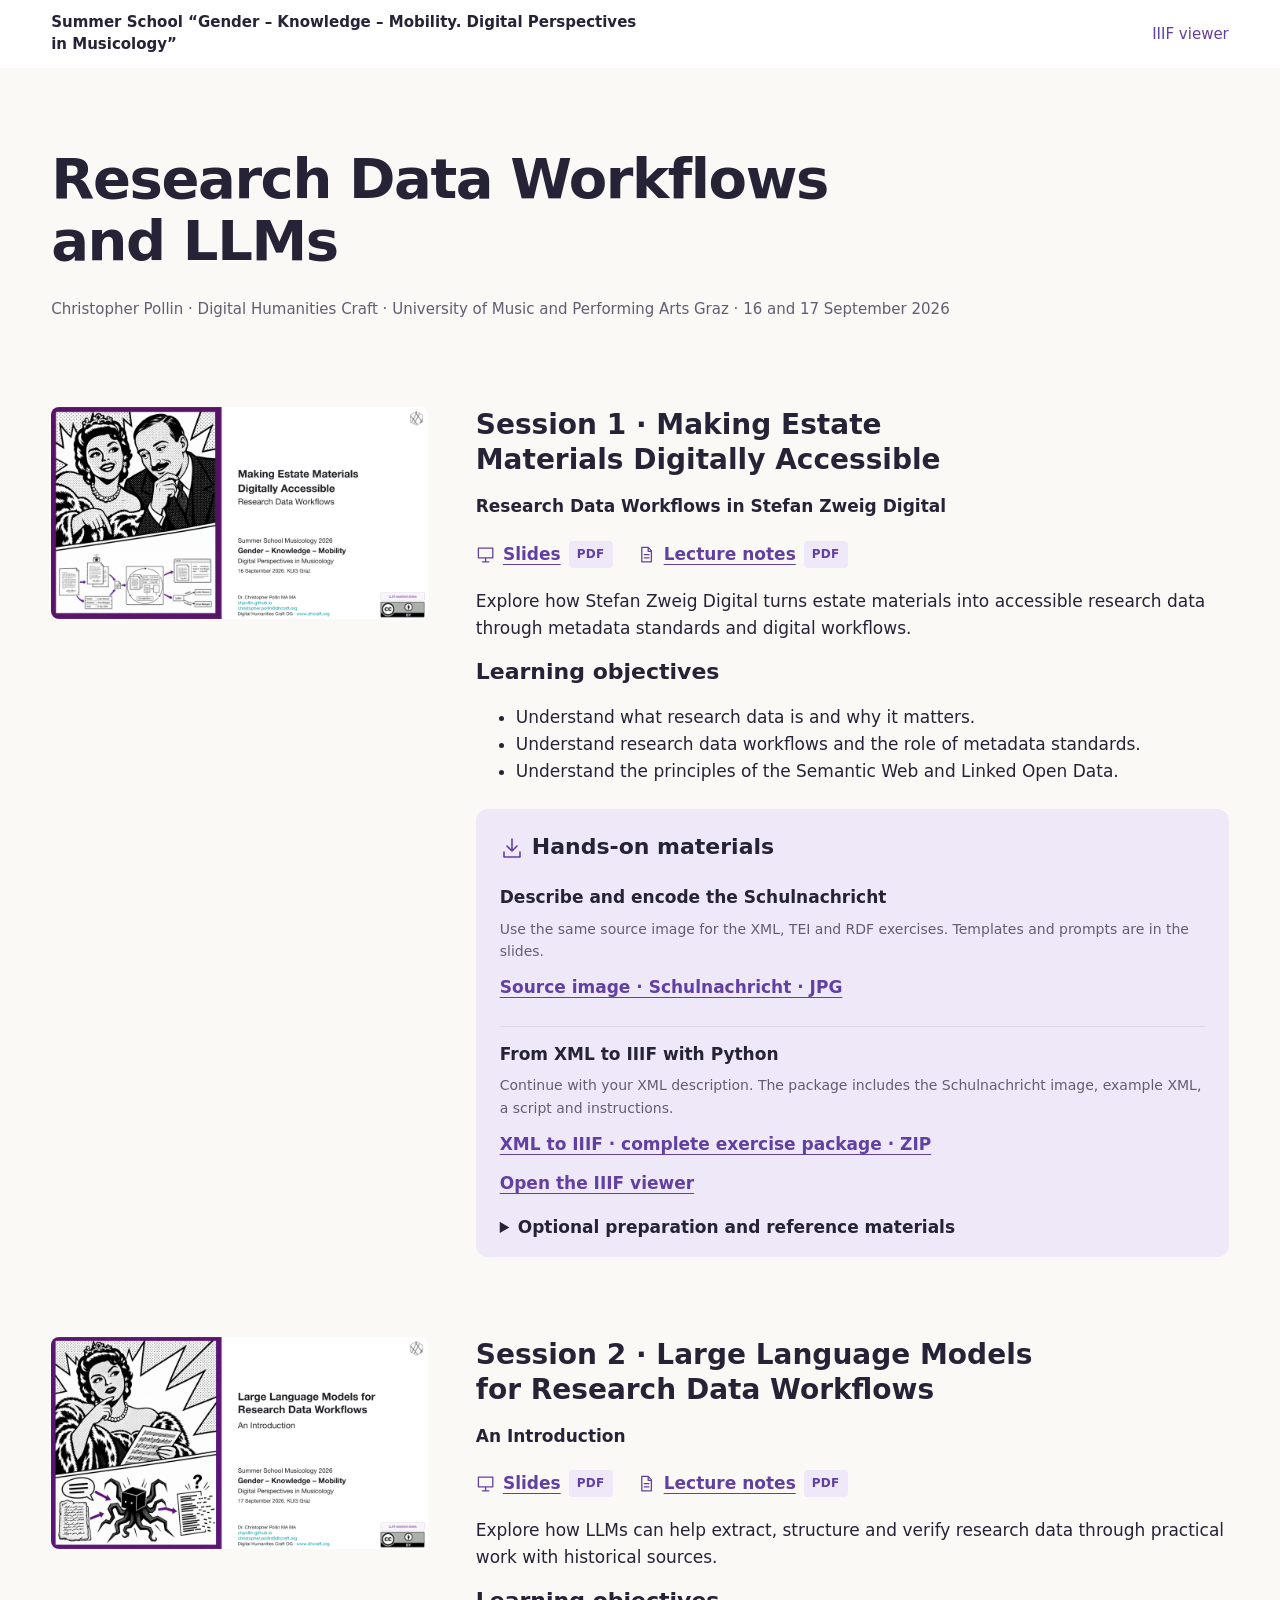
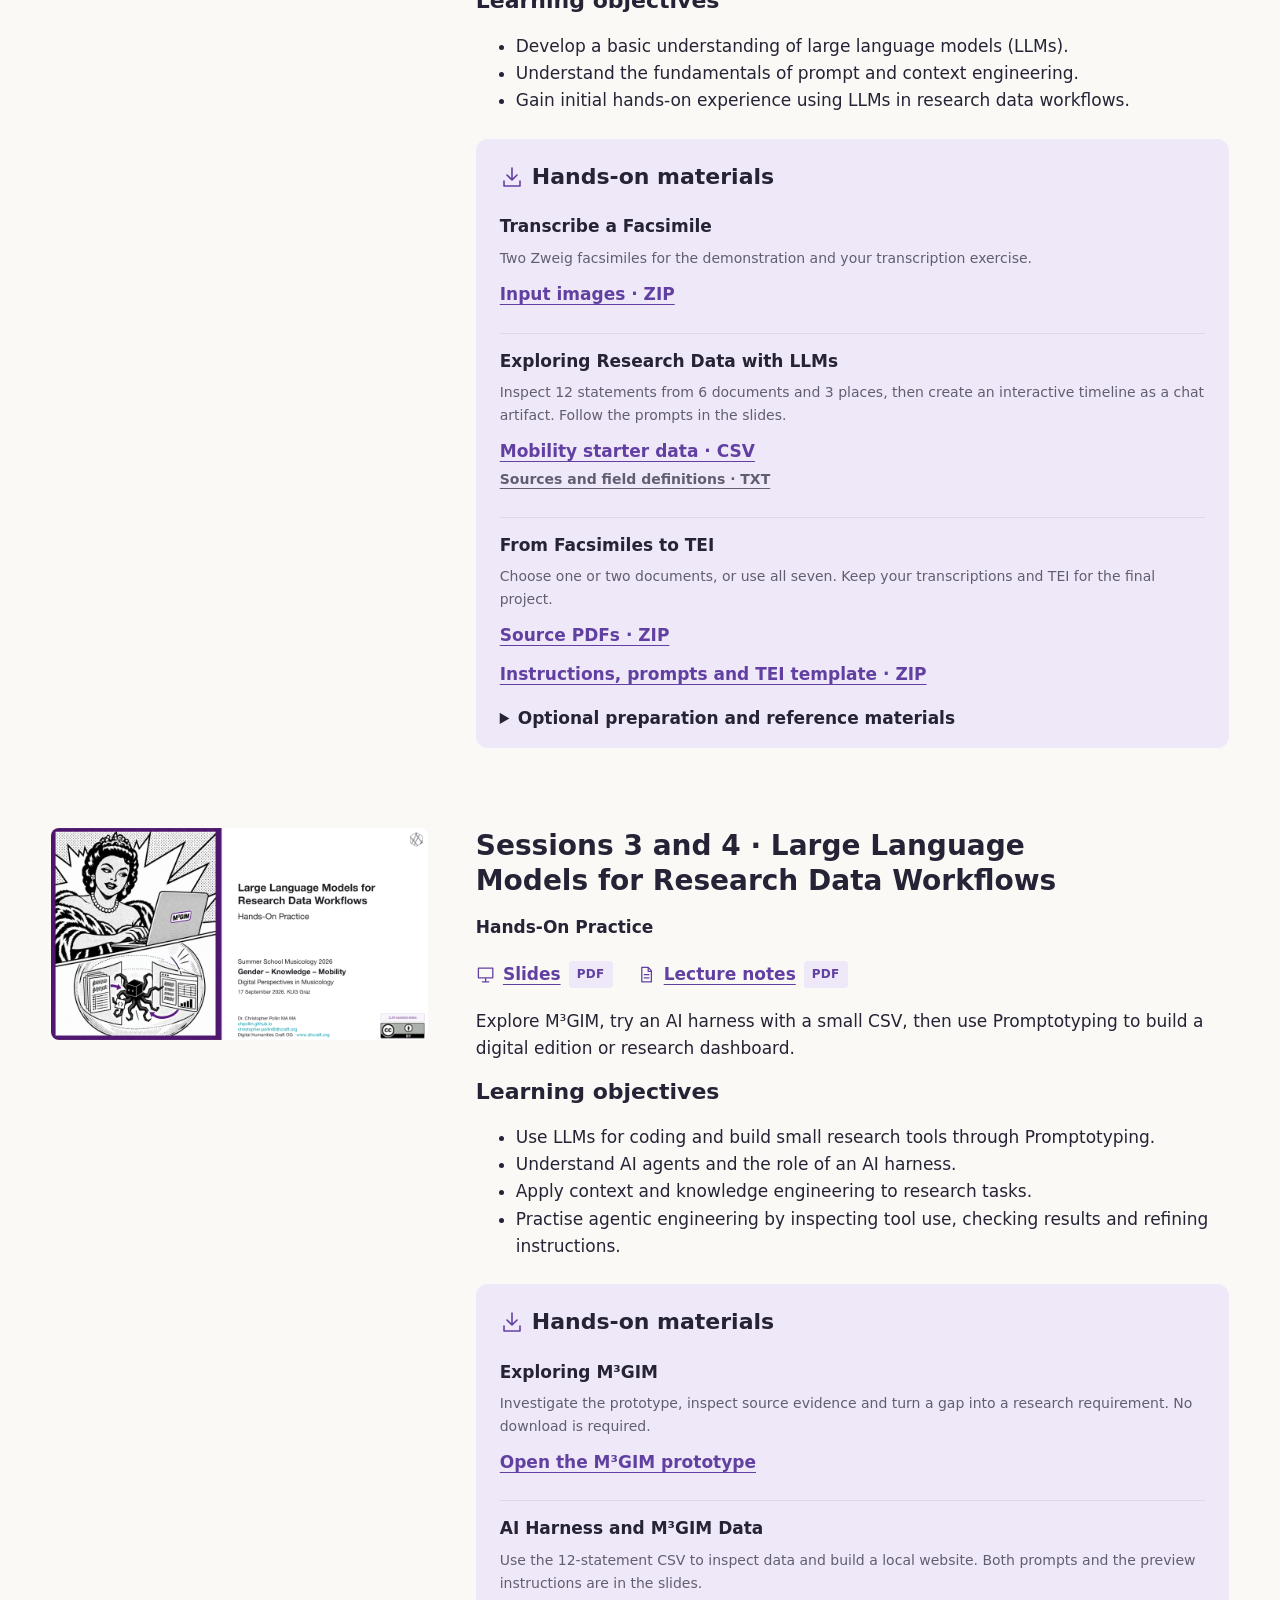
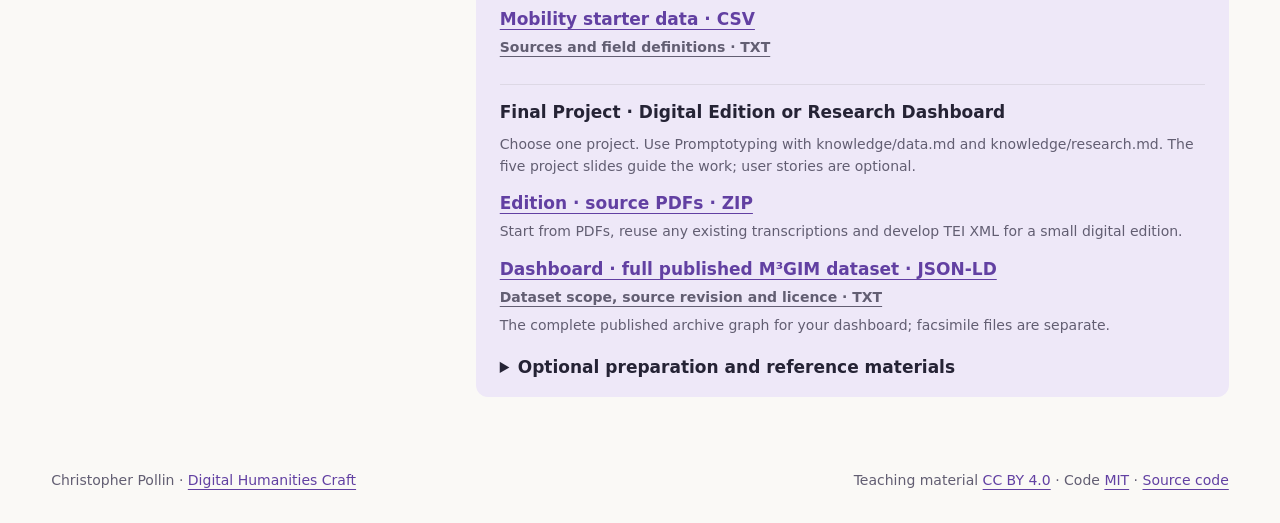
==== index.html @ 8129cb02 "Hands-ons, Folienverweise und Projektmaterialien konsolidieren" ====
<!doctype html>
<html lang="en">
<head>
<meta charset="utf-8">
<meta name="viewport" content="width=device-width, initial-scale=1">
<title>Summer School Musicology 2026 · Research Data Workflows and LLMs</title>
<meta name="description" content="Slides, lecture notes, hands-on tools and downloads for Christopher Pollin's sessions at Summer School Musicology 2026.">
<meta name="theme-color" content="#6240a2">
<link rel="icon" href="assets/favicon.svg" type="image/svg+xml">
<meta property="og:type" content="website">
<meta property="og:title" content="Summer School Musicology 2026 · Research Data Workflows and LLMs">
<meta property="og:description" content="Slides, lecture notes, hands-on tools and downloads for Christopher Pollin's sessions at Summer School Musicology 2026.">
<meta property="og:image" content="https://chpollin.github.io/summer-school-musicology-2026/assets/slides/session-1.png">
<meta name="twitter:card" content="summary_large_image">
<link rel="stylesheet" href="assets/site.css">
</head>
<body>
<a class="skip" href="#content">Skip to content</a>
<header class="site-header"><div class="wrap header-inner"><a class="brand" href="index.html">Summer School “Gender – Knowledge – Mobility. Digital Perspectives in Musicology”</a><nav aria-label="Main navigation"><a href="tools/iiif-viewer/">IIIF viewer</a></nav></div></header>
<main class="wrap" id="content">
<div class="hero">
<h1>Research Data Workflows<br>and LLMs</h1>
<p class="byline">Christopher Pollin · Digital Humanities Craft · University of Music and Performing Arts Graz · 16 and 17 September 2026</p>
</div>
<div id="downloads"><div id="sessions"><section id="session-1" class="session session-row">
<img class="session-image" src="assets/slides/session-1.png" width="960" height="540" alt="" decoding="async">
<div class="session-content">
<h2>Session 1 · Making Estate Materials Digitally Accessible</h2>
<p><strong>Research Data Workflows in Stefan Zweig Digital</strong></p>
<div class="material-links"><span class="material-group"><svg viewBox="0 0 24 24" fill="none" stroke="currentColor" stroke-width="1.6" stroke-linecap="round" stroke-linejoin="round" aria-hidden="true" focusable="false"><path d="M3 4h18v12H3zM12 16v5m-4 0h8"/></svg><a href="https://docs.google.com/presentation/d/1vMd2UfI9MydUEN6MMOYT0LZcJ6MYv2DmK9AQbyzJ7xc/preview" aria-label="Session 1 Slides">Slides</a><a class="pdf-link" href="https://docs.google.com/presentation/d/1vMd2UfI9MydUEN6MMOYT0LZcJ6MYv2DmK9AQbyzJ7xc/export/pdf" aria-label="Session 1 Slides PDF">PDF</a></span><span class="material-group"><svg viewBox="0 0 24 24" fill="none" stroke="currentColor" stroke-width="1.6" stroke-linecap="round" stroke-linejoin="round" aria-hidden="true" focusable="false"><path d="M6 3h8l4 4v14H6zM14 3v5h4M9 12h6m-6 4h6"/></svg><a href="https://docs.google.com/document/d/1DU6UbE4xURFZ3fkPn7MD2loZ2naPysFYX1ypeI0D_Kg/preview" aria-label="Session 1 Lecture notes">Lecture notes</a><a class="pdf-link" href="https://docs.google.com/document/d/1DU6UbE4xURFZ3fkPn7MD2loZ2naPysFYX1ypeI0D_Kg/export?format=pdf" aria-label="Session 1 Lecture notes PDF">PDF</a></span></div>
<p>Explore how Stefan Zweig Digital turns estate materials into accessible research data through metadata standards and digital workflows.</p>
<h3>Learning objectives</h3>
<ul><li>Understand what research data is and why it matters.</li><li>Understand research data workflows and the role of metadata standards.</li><li>Understand the principles of the Semantic Web and Linked Open Data.</li></ul>
<div class="downloads" aria-label="Session 1 hands-on materials">
<h3 class="downloads-label"><svg class="download-icon" viewBox="0 0 24 24" fill="none" stroke="currentColor" stroke-width="1.6" stroke-linecap="round" stroke-linejoin="round" aria-hidden="true" focusable="false"><path d="M12 3v12m-5-5 5 5 5-5M4 16v5h16v-5"/></svg>Hands-on materials</h3>
<div class="activity" id="session-1-schulnachricht"><h4>Describe and encode the Schulnachricht</h4><p class="small">Use the same source image for the XML, TEI and RDF exercises. Templates and prompts are in the slides.</p><ul class="resources"><li><a href="downloads/shared/schulnachricht.jpg" download>Source image · Schulnachricht · JPG</a></li></ul></div>
<div class="activity" id="session-1-iiif"><h4>From XML to IIIF with Python</h4><p class="small">Continue with your XML description. The package includes the Schulnachricht image, example XML, a script and instructions.</p><ul class="resources"><li><a href="downloads/xml-iiif-workshop.zip" download>XML to IIIF · complete exercise package · ZIP</a></li><li><a href="tools/iiif-viewer/">Open the IIIF viewer</a></li></ul></div>
<details><summary>Optional preparation and reference materials<span class="visually-hidden"> for Session 1</span></summary><ul class="resources"><li><a href="downloads/pdf-to-images.zip" download>Optional preparation · PDF pages as images · ZIP</a><br><span class="small">Standalone conversion practice; not required for the Session 1 exercises.</span></li><li><a href="https://drive.google.com/drive/folders/1TaqB-BvNt20uAvOCCnQMQBk_2cV0gLjW">Original course materials on Google Drive</a></li></ul></details>
</div>
</div>
</section>
<section id="session-2" class="session session-row">
<img class="session-image" src="assets/slides/session-2.png" width="960" height="540" alt="" decoding="async">
<div class="session-content">
<h2>Session 2 · Large Language Models for Research Data Workflows</h2>
<p><strong>An Introduction</strong></p>
<div class="material-links"><span class="material-group"><svg viewBox="0 0 24 24" fill="none" stroke="currentColor" stroke-width="1.6" stroke-linecap="round" stroke-linejoin="round" aria-hidden="true" focusable="false"><path d="M3 4h18v12H3zM12 16v5m-4 0h8"/></svg><a href="https://docs.google.com/presentation/d/1GUzZEVdCq2gRphzXIsnZ1Gg_4bGdqYy_aiwl8kErJUc/preview" aria-label="Session 2 Slides">Slides</a><a class="pdf-link" href="https://docs.google.com/presentation/d/1GUzZEVdCq2gRphzXIsnZ1Gg_4bGdqYy_aiwl8kErJUc/export/pdf" aria-label="Session 2 Slides PDF">PDF</a></span><span class="material-group"><svg viewBox="0 0 24 24" fill="none" stroke="currentColor" stroke-width="1.6" stroke-linecap="round" stroke-linejoin="round" aria-hidden="true" focusable="false"><path d="M6 3h8l4 4v14H6zM14 3v5h4M9 12h6m-6 4h6"/></svg><a href="https://docs.google.com/document/d/18DUWW5ju8R827mf7LNPU_zSoxd2R8WF8ienI8fCcFrM/preview" aria-label="Session 2 Lecture notes">Lecture notes</a><a class="pdf-link" href="https://docs.google.com/document/d/18DUWW5ju8R827mf7LNPU_zSoxd2R8WF8ienI8fCcFrM/export?format=pdf" aria-label="Session 2 Lecture notes PDF">PDF</a></span></div>
<p>Explore how LLMs can help extract, structure and verify research data through practical work with historical sources.</p>
<h3>Learning objectives</h3>
<ul><li>Develop a basic understanding of large language models (LLMs).</li><li>Understand the fundamentals of prompt and context engineering.</li><li>Gain initial hands-on experience using LLMs in research data workflows.</li></ul>
<div class="downloads" aria-label="Session 2 hands-on materials">
<h3 class="downloads-label"><svg class="download-icon" viewBox="0 0 24 24" fill="none" stroke="currentColor" stroke-width="1.6" stroke-linecap="round" stroke-linejoin="round" aria-hidden="true" focusable="false"><path d="M12 3v12m-5-5 5 5 5-5M4 16v5h16v-5"/></svg>Hands-on materials</h3>
<div class="activity" id="session-2-transcription"><h4>Transcribe a Facsimile</h4><p class="small">Two Zweig facsimiles for the demonstration and your transcription exercise.</p><ul class="resources"><li><a href="downloads/szd-facsimiles.zip" download>Input images · ZIP</a></li></ul></div>
<div class="activity" id="session-2-mobility"><h4>Exploring Research Data with LLMs</h4><p class="small">Inspect 12 statements from 6 documents and 3 places, then create an interactive timeline as a chat artifact. Follow the prompts in the slides.</p><ul class="resources"><li><a href="downloads/m3gim-mobility-starter.csv" download>Mobility starter data · CSV</a><br><a class="small" href="downloads/m3gim-mobility-starter-source.txt" download>Sources and field definitions · TXT</a></li></ul></div>
<div class="activity" id="session-2-tei"><h4>From Facsimiles to TEI</h4><p class="small">Choose one or two documents, or use all seven. Keep your transcriptions and TEI for the final project.</p><ul class="resources"><li><a href="downloads/m3gim-fulltext/m3gim-pdf.zip" download>Source PDFs · ZIP</a></li><li><a href="downloads/m3gim-fulltext/m3gim-instructions.zip" download>Instructions, prompts and TEI template · ZIP</a></li></ul></div>
<details id="session-2-reference"><summary>Optional preparation and reference materials<span class="visually-hidden"> for Session 2</span></summary><ul class="resources"><li><a href="downloads/shared/szd-facsimile-0.jpg" download>Transcription demonstration · individual image · JPG</a></li><li><a href="downloads/shared/szd-facsimile-1.jpg" download>Transcription exercise · individual image · JPG</a></li><li><a href="downloads/m3gim-fulltext/m3gim-png.zip" download>From Facsimiles to TEI · prepared page images · PNG ZIP</a></li><li><a href="downloads/m3gim-fulltext/m3gim-reference.zip" download>From Facsimiles to TEI · reference solutions · ZIP</a></li><li><a href="downloads/m3gim-fulltext/reference.json" download>From Facsimiles to TEI · reference transcriptions · JSON</a></li><li><a href="downloads/m3gim-fulltext/metadata.csv" download>From Facsimiles to TEI · reference metadata · CSV</a></li><li><a href="https://docs.google.com/presentation/d/19zybf1mABP3qM65GXv0xEGVososbhM03P9_INInYPj8/preview">Technical preparation guide</a></li></ul></details>
</div>
</div>
</section>
<section id="session-3" class="session session-row">
<img class="session-image" src="assets/slides/session-3.png" width="960" height="540" alt="" decoding="async">
<div class="session-content" id="session-4">
<h2>Sessions 3 and 4 · Large Language Models for Research Data Workflows</h2>
<p><strong>Hands-On Practice</strong></p>
<div class="material-links"><span class="material-group"><svg viewBox="0 0 24 24" fill="none" stroke="currentColor" stroke-width="1.6" stroke-linecap="round" stroke-linejoin="round" aria-hidden="true" focusable="false"><path d="M3 4h18v12H3zM12 16v5m-4 0h8"/></svg><a href="https://docs.google.com/presentation/d/1IOCdHFnlxyNuMwiyUNviyQ53KwD13k4_tRXpieXHgOo/preview" aria-label="Sessions 3 and 4 Slides">Slides</a><a class="pdf-link" href="https://docs.google.com/presentation/d/1IOCdHFnlxyNuMwiyUNviyQ53KwD13k4_tRXpieXHgOo/export/pdf" aria-label="Sessions 3 and 4 Slides PDF">PDF</a></span><span class="material-group"><svg viewBox="0 0 24 24" fill="none" stroke="currentColor" stroke-width="1.6" stroke-linecap="round" stroke-linejoin="round" aria-hidden="true" focusable="false"><path d="M6 3h8l4 4v14H6zM14 3v5h4M9 12h6m-6 4h6"/></svg><a href="https://docs.google.com/document/d/138Kl6CCtpZI3BM6VHGEgpFuZPVZJTfJT5FH8ASIdHPA/preview" aria-label="Sessions 3 and 4 Lecture notes">Lecture notes</a><a class="pdf-link" href="https://docs.google.com/document/d/138Kl6CCtpZI3BM6VHGEgpFuZPVZJTfJT5FH8ASIdHPA/export?format=pdf" aria-label="Sessions 3 and 4 Lecture notes PDF">PDF</a></span></div>
<p>Explore M³GIM, try an AI harness with a small CSV, then use Promptotyping to build a digital edition or research dashboard.</p>
<h3>Learning objectives</h3>
<ul><li>Use LLMs for coding and build small research tools through Promptotyping.</li><li>Understand AI agents and the role of an AI harness.</li><li>Apply context and knowledge engineering to research tasks.</li><li>Practise agentic engineering by inspecting tool use, checking results and refining instructions.</li></ul>
<div class="downloads" aria-label="Sessions 3 and 4 hands-on materials">
<h3 class="downloads-label"><svg class="download-icon" viewBox="0 0 24 24" fill="none" stroke="currentColor" stroke-width="1.6" stroke-linecap="round" stroke-linejoin="round" aria-hidden="true" focusable="false"><path d="M12 3v12m-5-5 5 5 5-5M4 16v5h16v-5"/></svg>Hands-on materials</h3>
<div class="activity" id="session-3-exploration"><h4>Exploring M³GIM</h4><p class="small">Investigate the prototype, inspect source evidence and turn a gap into a research requirement. No download is required.</p><ul class="resources"><li><a href="https://dhcraft.org/m3gim">Open the M³GIM prototype</a></li></ul></div>
<div class="activity" id="session-3-harness"><h4>AI Harness and M³GIM Data</h4><p class="small">Use the 12-statement CSV to inspect data and build a local website. Both prompts and the preview instructions are in the slides.</p><ul class="resources"><li><a href="downloads/m3gim-mobility-starter.csv" download>Mobility starter data · CSV</a><br><a class="small" href="downloads/m3gim-mobility-starter-source.txt" download>Sources and field definitions · TXT</a></li></ul></div>
<div class="activity" id="final-project"><h4>Final Project · Digital Edition or Research Dashboard</h4><p class="small">Choose one project. Use Promptotyping with knowledge/data.md and knowledge/research.md. The five project slides guide the work; user stories are optional.</p><ul class="resources"><li><a href="downloads/m3gim-fulltext/m3gim-pdf.zip" download>Edition · source PDFs · ZIP</a><br><span class="small">Start from PDFs, reuse any existing transcriptions and develop TEI XML for a small digital edition.</span></li><li><a href="downloads/m3gim-dataset.jsonld" download>Dashboard · full published M³GIM dataset · JSON-LD</a><br><a class="small" href="downloads/m3gim-dataset-source.txt" download>Dataset scope, source revision and licence · TXT</a><br><span class="small">The complete published archive graph for your dashboard; facsimile files are separate.</span></li></ul></div>
<details><summary>Optional preparation and reference materials<span class="visually-hidden"> for Sessions 3 and 4</span></summary><ul class="resources"><li><a href="downloads/m3gim-fulltext/m3gim-next-session.zip" download>Final project · reference transcriptions, TEI and page images · ZIP</a><br><a class="small" href="downloads/m3gim-fulltext/NEXT-SESSION.md" download>Reference package contents and reuse · Markdown</a><br><span class="small">Optional fallback with seven documents and 40 scans. Use your own work where available.</span></li><li><a href="downloads/m3gim-jsonld-example.jsonld" download>M³GIM exploration · single-record JSON-LD example</a><br><a class="small" href="downloads/m3gim-jsonld-example-source.md" download>Example explanation and source</a></li><li><a href="downloads/python-vscode.zip" download>Optional preparation · run PDF conversion in VS Code · ZIP</a></li><li><a href="downloads/ai-harness.zip" download>Optional preparation · delegate PDF conversion to an AI harness · ZIP</a><br><span class="small">Both conversion packages contain the same script and seven PDFs.</span></li><li><a href="downloads/shared/prompts.md" download>Optional project example · Bayreuth Cast Explorer prompts</a><br><span class="small">Use with suitable programme pages from the source PDFs.</span></li><li><a href="downloads/shared/plakattext-pl04.txt" download>Optional project example · poster text · TXT</a><br><span class="small">Text input for an extraction or edition experiment.</span></li><li><a href="downloads/shared/orte-lookup.csv" download>Optional project example · place lookup · CSV</a><br><span class="small">A separate place-data example; verify matches before combining it with another dataset.</span></li><li><a href="downloads/shared/personenindex-uebung.xlsx" download>Optional project example · person index · XLSX</a><br><span class="small">A separate exercise for inspecting and structuring person data.</span></li><li><a href="downloads/shared-materials.zip" download>Optional examples · collected files · ZIP</a><br><span class="small">The examples above plus the Schulnachricht and Zweig images; choose only the files relevant to your project.</span></li></ul></details>
</div>
</div>
</section></div></div>

</main>
<footer><div class="wrap footer-inner">
<p>Christopher Pollin · <a href="https://dhcraft.org/">Digital Humanities Craft</a></p>
<p>Teaching material <a href="https://creativecommons.org/licenses/by/4.0/">CC BY 4.0</a> · Code <a href="https://github.com/chpollin/summer-school-musicology-2026/blob/main/LICENSE">MIT</a> · <a href="https://github.com/chpollin/summer-school-musicology-2026">Source code</a></p>
</div></footer>
</body>
</html>
---- assets/site.css ----
@layer reset, tokens, base, layout, components, utilities;

@layer reset {
  :where(*, *::before, *::after) { box-sizing: border-box; }
  :where(body) { margin: 0; }
  :where(img) { max-inline-size: 100%; block-size: auto; }
  :where(button, input) { font: inherit; }
}

@layer tokens {
  :root {
    color-scheme: light;
    --paper: oklch(98.2% 0.004 91);
    --surface: oklch(100% 0 0);
    --ink: oklch(26.7% 0.033 289);
    --muted: oklch(49.3% 0.032 294);
    --accent: oklch(46.2% 0.152 296);
    --tint: oklch(94% 0.022 303);
    --line: oklch(89% 0.018 303);
    --error: oklch(45.6% 0.155 26);
    --radius: 12px;
    --radius-s: 8px;
    --space-1: 0.25rem;
    --space-2: 0.5rem;
    --space-3: 0.75rem;
    --space-4: 1rem;
    --space-5: 1.5rem;
    --space-6: 2rem;
    --space-7: 3rem;
    --text-s: 0.875rem;
    --text-0: 1.0625rem;
    --text-1: clamp(1.25rem, 1.15rem + 0.5vw, 1.375rem);
    --text-2: clamp(1.5rem, 1.3rem + 0.8vw, 1.75rem);
    --text-3: clamp(2rem, 1.5rem + 2.5vw, 3.5rem);
    --wrap: 73.75rem;
    --header-offset: 5rem;
  }
}

@layer base {
  html { scroll-behavior: smooth; }
  body { font: var(--text-0)/1.6 system-ui, sans-serif; color: var(--ink); background: var(--paper); }
  a { color: var(--accent); text-underline-offset: 4px; }
  a:hover { text-decoration-thickness: 2px; }
  :focus-visible { outline: 3px solid var(--accent); outline-offset: 4px; }
  h1 { font-size: var(--text-3); line-height: 1.12; letter-spacing: -0.025em; margin-block: var(--space-4) var(--space-5); font-weight: 700; }
  h2 { font-size: var(--text-2); line-height: 1.25; margin-block: 0 var(--space-4); text-wrap: balance; }
  h3 { font-size: 1.375rem; line-height: 1.3; margin-block: var(--space-2); text-wrap: balance; }
  p { margin-block: 0 var(--space-4); }
  section { margin-block-end: var(--space-7); }
  [id] { scroll-margin-block-start: var(--header-offset); }
  pre { white-space: pre-wrap; overflow-wrap: anywhere; font-size: var(--text-s); line-height: 1.6; background: var(--surface); padding: var(--space-4); border: 1px solid var(--line); border-radius: var(--radius-s); }
  code { overflow-wrap: anywhere; }
  details { border: 1px solid var(--line); border-radius: var(--radius-s); padding: var(--space-4); background: var(--surface); margin-block: var(--space-4); }
  summary { cursor: pointer; font-weight: 650; }
  @media (prefers-reduced-motion: reduce) { html { scroll-behavior: auto; } }
}

@layer layout {
  .wrap { max-inline-size: var(--wrap); inline-size: 92%; margin-inline: auto; }
  .site-header { background: var(--surface); }
  .header-inner { display: flex; justify-content: space-between; align-items: center; gap: var(--space-4) var(--space-5); flex-wrap: wrap; padding-block: var(--space-3); }
  nav { display: flex; gap: var(--space-2) var(--space-5); flex-wrap: wrap; font-size: 0.9375rem; }
  .hero { padding-block: clamp(2rem, 5vw, 4rem) clamp(1.5rem, 3vw, 2.5rem); max-inline-size: 60rem; }
  .session { padding-block-start: var(--space-6); }
  .session-row { display: grid; grid-template-columns: minmax(0, 1fr) minmax(0, 2fr); gap: var(--space-7); align-items: start; }
  @media (max-width: 50rem) { .session-row { grid-template-columns: minmax(0, 1fr); gap: var(--space-5); } }
  footer { margin-block-start: var(--space-6); padding-block: var(--space-5) var(--space-6); font-size: var(--text-s); color: var(--muted); }
  .footer-inner { display: flex; justify-content: space-between; flex-wrap: wrap; gap: var(--space-3) var(--space-6); }
  .footer-inner p { margin: 0; }
}

@layer components {
  .skip { position: absolute; inset-block-start: -60px; inset-inline-start: 12px; padding: var(--space-2); background: var(--surface); z-index: 10; }
  .skip:focus { inset-block-start: 12px; }
  .brand { flex: 1 1 26rem; max-inline-size: 39rem; font-size: 0.9375rem; line-height: 1.45; font-weight: 750; color: var(--ink); text-decoration: none; text-wrap: pretty; }
  nav a { text-decoration: none; padding-block: var(--space-1); }
  nav a[aria-current="page"] { font-weight: 750; text-decoration: underline; }
  .eyebrow { color: var(--accent); font-size: 0.8125rem; font-weight: 750; letter-spacing: 0.08em; text-transform: uppercase; }
  .hero.session h1 { font-size: clamp(2rem, 1.5rem + 2vw, 3rem); }
  .lead { font-size: var(--text-1); line-height: 1.5; max-inline-size: 52rem; text-wrap: pretty; }
  .byline { color: var(--muted); font-size: 0.9375rem; }
  .small { font-size: var(--text-s); color: var(--muted); }
  .session-image { display: block; inline-size: 100%; aspect-ratio: 16 / 9; object-fit: contain; border-radius: var(--radius-s); }
  .material-links { display: flex; flex-wrap: wrap; gap: var(--space-2) var(--space-5); margin-block-end: var(--space-4); }
  .material-group { display: inline-flex; align-items: center; gap: var(--space-2); }
  .material-group svg { inline-size: 1.2rem; block-size: 1.2rem; color: var(--accent); flex: none; }
  .material-links a { display: inline-block; padding-block: var(--space-1); font-weight: 600; }
  .material-links .pdf-link { font-size: 0.75rem; letter-spacing: 0.025em; padding-inline: var(--space-2); border-radius: var(--space-1); background: var(--tint); text-decoration: none; }
  .actions { display: flex; flex-wrap: wrap; gap: var(--space-3); margin-block: var(--space-4); }
  .button { display: inline-block; padding: 0.625rem 1.125rem; border-radius: 7px; background: var(--accent); color: var(--surface); text-decoration: none; font-size: 0.9375rem; font-weight: 650; border: 1px solid var(--accent); cursor: pointer; }
  .button.secondary { background: var(--surface); color: var(--accent); }
  /* An empty marker string keeps the list semantics that list-style: none removes in Safari. */
  .resources { list-style-type: ""; padding: 0; margin-block: var(--space-4); }
  .resources li { margin-block: var(--space-3); overflow-wrap: anywhere; }
  .resources a { font-weight: 600; }
  .downloads { background: var(--tint); border-radius: var(--radius); padding: var(--space-4) var(--space-5); margin-block-start: var(--space-5); }
  .downloads-label { display: flex; align-items: center; gap: var(--space-2); font-weight: 650; margin-block-end: var(--space-3); }
  .download-icon { inline-size: 1.5rem; block-size: 1.5rem; flex: 0 0 auto; color: var(--accent); }
  .downloads .resources { margin-block: 0; }
  .activity { margin-block-start: var(--space-5); }
  .activity + .activity { border-block-start: 1px solid var(--line); padding-block-start: var(--space-4); }
  .activity h4 { margin-block: 0 var(--space-2); font-size: var(--text-0); line-height: 1.4; }
  .activity p { margin-block-end: var(--space-2); }
  .downloads details { border: 0; background: transparent; padding: 0; margin-block: var(--space-4) 0; }
  .downloads details[open] summary { margin-block-end: var(--space-3); }
  .workflow { max-inline-size: 56rem; padding-inline-start: 1.4em; }
  .workflow li { margin-block-end: var(--space-4); padding-inline-start: var(--space-1); }
}

@layer utilities {
  .visually-hidden { position: absolute; inline-size: 1px; block-size: 1px; overflow: hidden; clip-path: inset(50%); white-space: nowrap; }
}

@media print {
  .site-header nav, .skip { display: none; }
  body { background: #fff; color: #000; }
  a[href^="http"]::after { content: " (" attr(href) ")"; font-size: 0.9em; }
  h2, h3 { break-after: avoid; }
  pre, table { break-inside: avoid; }
}
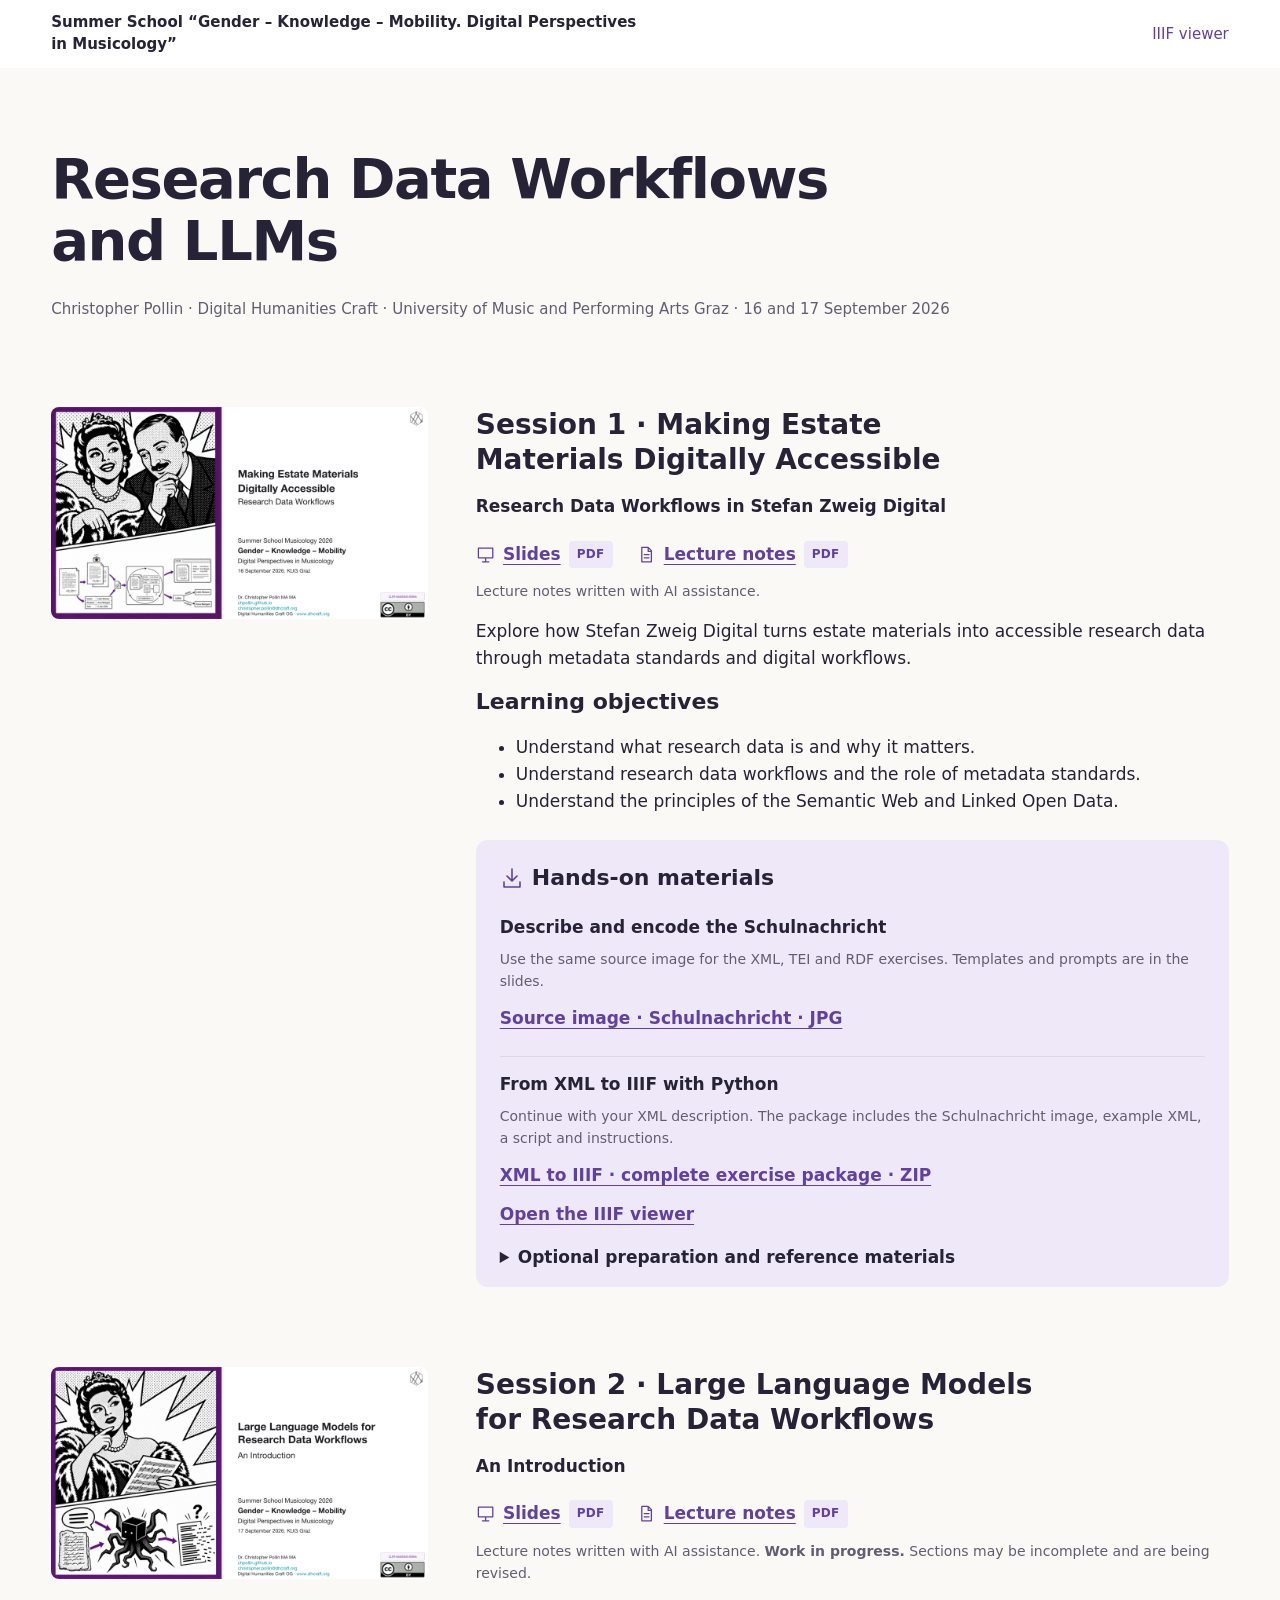
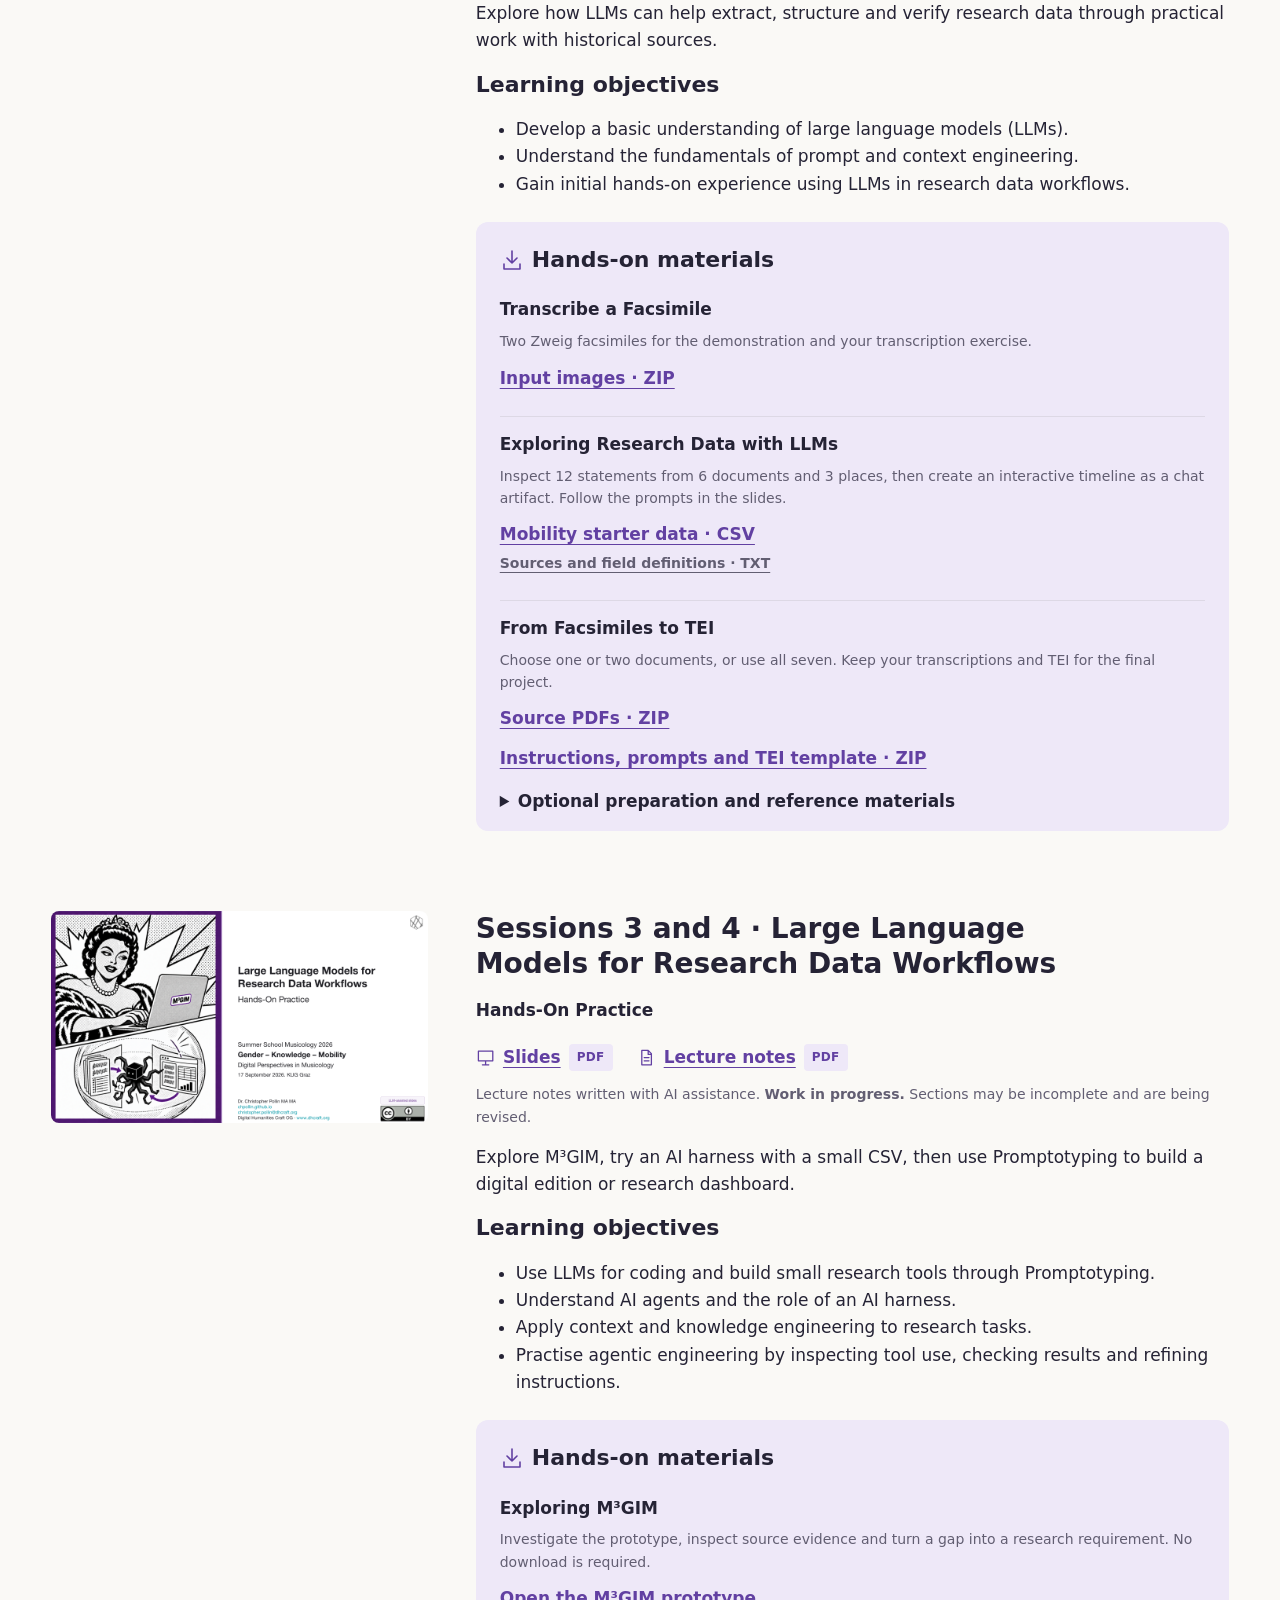
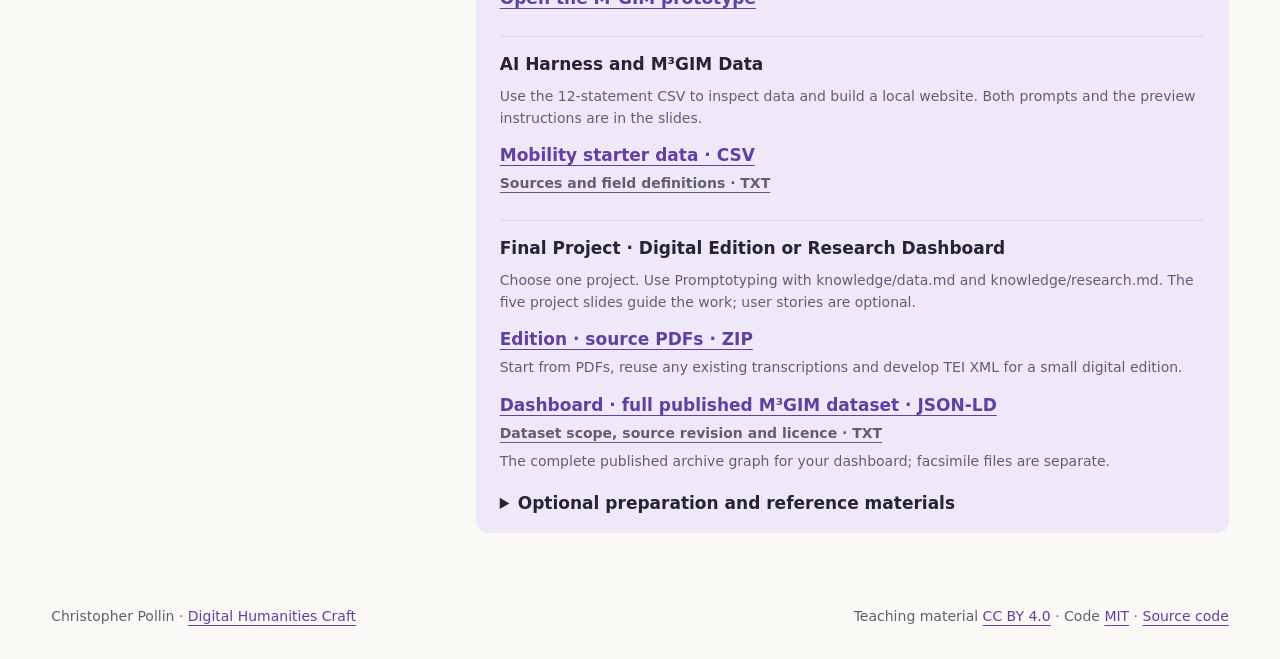
==== commit 168e8be2: "KI-Unterstützung und Entwurfsstand der Lecture Notes kennzeichnen" ====
--- a/index.html
+++ b/index.html
@@ -27,7 +27,8 @@
 <div class="session-content">
 <h2>Session 1 · Making Estate Materials Digitally Accessible</h2>
 <p><strong>Research Data Workflows in Stefan Zweig Digital</strong></p>
-<div class="material-links"><span class="material-group"><svg viewBox="0 0 24 24" fill="none" stroke="currentColor" stroke-width="1.6" stroke-linecap="round" stroke-linejoin="round" aria-hidden="true" focusable="false"><path d="M3 4h18v12H3zM12 16v5m-4 0h8"/></svg><a href="https://docs.google.com/presentation/d/1vMd2UfI9MydUEN6MMOYT0LZcJ6MYv2DmK9AQbyzJ7xc/preview" aria-label="Session 1 Slides">Slides</a><a class="pdf-link" href="https://docs.google.com/presentation/d/1vMd2UfI9MydUEN6MMOYT0LZcJ6MYv2DmK9AQbyzJ7xc/export/pdf" aria-label="Session 1 Slides PDF">PDF</a></span><span class="material-group"><svg viewBox="0 0 24 24" fill="none" stroke="currentColor" stroke-width="1.6" stroke-linecap="round" stroke-linejoin="round" aria-hidden="true" focusable="false"><path d="M6 3h8l4 4v14H6zM14 3v5h4M9 12h6m-6 4h6"/></svg><a href="https://docs.google.com/document/d/1DU6UbE4xURFZ3fkPn7MD2loZ2naPysFYX1ypeI0D_Kg/preview" aria-label="Session 1 Lecture notes">Lecture notes</a><a class="pdf-link" href="https://docs.google.com/document/d/1DU6UbE4xURFZ3fkPn7MD2loZ2naPysFYX1ypeI0D_Kg/export?format=pdf" aria-label="Session 1 Lecture notes PDF">PDF</a></span></div>
+<div class="material-links"><span class="material-group"><svg viewBox="0 0 24 24" fill="none" stroke="currentColor" stroke-width="1.6" stroke-linecap="round" stroke-linejoin="round" aria-hidden="true" focusable="false"><path d="M3 4h18v12H3zM12 16v5m-4 0h8"/></svg><a href="https://docs.google.com/presentation/d/1vMd2UfI9MydUEN6MMOYT0LZcJ6MYv2DmK9AQbyzJ7xc/preview" aria-label="Session 1 Slides">Slides</a><a class="pdf-link" href="https://docs.google.com/presentation/d/1vMd2UfI9MydUEN6MMOYT0LZcJ6MYv2DmK9AQbyzJ7xc/export/pdf" aria-label="Session 1 Slides PDF">PDF</a></span><span class="material-group"><svg viewBox="0 0 24 24" fill="none" stroke="currentColor" stroke-width="1.6" stroke-linecap="round" stroke-linejoin="round" aria-hidden="true" focusable="false"><path d="M6 3h8l4 4v14H6zM14 3v5h4M9 12h6m-6 4h6"/></svg><a href="https://docs.google.com/document/d/1DU6UbE4xURFZ3fkPn7MD2loZ2naPysFYX1ypeI0D_Kg/preview" aria-label="Session 1 Lecture notes" aria-describedby="session-1-notes-status">Lecture notes</a><a class="pdf-link" href="https://docs.google.com/document/d/1DU6UbE4xURFZ3fkPn7MD2loZ2naPysFYX1ypeI0D_Kg/export?format=pdf" aria-label="Session 1 Lecture notes PDF" aria-describedby="session-1-notes-status">PDF</a></span></div>
+<p class="small notes-status" id="session-1-notes-status">Lecture notes written with AI assistance.</p>
 <p>Explore how Stefan Zweig Digital turns estate materials into accessible research data through metadata standards and digital workflows.</p>
 <h3>Learning objectives</h3>
 <ul><li>Understand what research data is and why it matters.</li><li>Understand research data workflows and the role of metadata standards.</li><li>Understand the principles of the Semantic Web and Linked Open Data.</li></ul>
@@ -44,7 +45,8 @@
 <div class="session-content">
 <h2>Session 2 · Large Language Models for Research Data Workflows</h2>
 <p><strong>An Introduction</strong></p>
-<div class="material-links"><span class="material-group"><svg viewBox="0 0 24 24" fill="none" stroke="currentColor" stroke-width="1.6" stroke-linecap="round" stroke-linejoin="round" aria-hidden="true" focusable="false"><path d="M3 4h18v12H3zM12 16v5m-4 0h8"/></svg><a href="https://docs.google.com/presentation/d/1GUzZEVdCq2gRphzXIsnZ1Gg_4bGdqYy_aiwl8kErJUc/preview" aria-label="Session 2 Slides">Slides</a><a class="pdf-link" href="https://docs.google.com/presentation/d/1GUzZEVdCq2gRphzXIsnZ1Gg_4bGdqYy_aiwl8kErJUc/export/pdf" aria-label="Session 2 Slides PDF">PDF</a></span><span class="material-group"><svg viewBox="0 0 24 24" fill="none" stroke="currentColor" stroke-width="1.6" stroke-linecap="round" stroke-linejoin="round" aria-hidden="true" focusable="false"><path d="M6 3h8l4 4v14H6zM14 3v5h4M9 12h6m-6 4h6"/></svg><a href="https://docs.google.com/document/d/18DUWW5ju8R827mf7LNPU_zSoxd2R8WF8ienI8fCcFrM/preview" aria-label="Session 2 Lecture notes">Lecture notes</a><a class="pdf-link" href="https://docs.google.com/document/d/18DUWW5ju8R827mf7LNPU_zSoxd2R8WF8ienI8fCcFrM/export?format=pdf" aria-label="Session 2 Lecture notes PDF">PDF</a></span></div>
+<div class="material-links"><span class="material-group"><svg viewBox="0 0 24 24" fill="none" stroke="currentColor" stroke-width="1.6" stroke-linecap="round" stroke-linejoin="round" aria-hidden="true" focusable="false"><path d="M3 4h18v12H3zM12 16v5m-4 0h8"/></svg><a href="https://docs.google.com/presentation/d/1GUzZEVdCq2gRphzXIsnZ1Gg_4bGdqYy_aiwl8kErJUc/preview" aria-label="Session 2 Slides">Slides</a><a class="pdf-link" href="https://docs.google.com/presentation/d/1GUzZEVdCq2gRphzXIsnZ1Gg_4bGdqYy_aiwl8kErJUc/export/pdf" aria-label="Session 2 Slides PDF">PDF</a></span><span class="material-group"><svg viewBox="0 0 24 24" fill="none" stroke="currentColor" stroke-width="1.6" stroke-linecap="round" stroke-linejoin="round" aria-hidden="true" focusable="false"><path d="M6 3h8l4 4v14H6zM14 3v5h4M9 12h6m-6 4h6"/></svg><a href="https://docs.google.com/document/d/18DUWW5ju8R827mf7LNPU_zSoxd2R8WF8ienI8fCcFrM/preview" aria-label="Session 2 Lecture notes" aria-describedby="session-2-notes-status">Lecture notes</a><a class="pdf-link" href="https://docs.google.com/document/d/18DUWW5ju8R827mf7LNPU_zSoxd2R8WF8ienI8fCcFrM/export?format=pdf" aria-label="Session 2 Lecture notes PDF" aria-describedby="session-2-notes-status">PDF</a></span></div>
+<p class="small notes-status" id="session-2-notes-status">Lecture notes written with AI assistance. <strong>Work in progress.</strong> Sections may be incomplete and are being revised.</p>
 <p>Explore how LLMs can help extract, structure and verify research data through practical work with historical sources.</p>
 <h3>Learning objectives</h3>
 <ul><li>Develop a basic understanding of large language models (LLMs).</li><li>Understand the fundamentals of prompt and context engineering.</li><li>Gain initial hands-on experience using LLMs in research data workflows.</li></ul>
@@ -62,7 +64,8 @@
 <div class="session-content" id="session-4">
 <h2>Sessions 3 and 4 · Large Language Models for Research Data Workflows</h2>
 <p><strong>Hands-On Practice</strong></p>
-<div class="material-links"><span class="material-group"><svg viewBox="0 0 24 24" fill="none" stroke="currentColor" stroke-width="1.6" stroke-linecap="round" stroke-linejoin="round" aria-hidden="true" focusable="false"><path d="M3 4h18v12H3zM12 16v5m-4 0h8"/></svg><a href="https://docs.google.com/presentation/d/1IOCdHFnlxyNuMwiyUNviyQ53KwD13k4_tRXpieXHgOo/preview" aria-label="Sessions 3 and 4 Slides">Slides</a><a class="pdf-link" href="https://docs.google.com/presentation/d/1IOCdHFnlxyNuMwiyUNviyQ53KwD13k4_tRXpieXHgOo/export/pdf" aria-label="Sessions 3 and 4 Slides PDF">PDF</a></span><span class="material-group"><svg viewBox="0 0 24 24" fill="none" stroke="currentColor" stroke-width="1.6" stroke-linecap="round" stroke-linejoin="round" aria-hidden="true" focusable="false"><path d="M6 3h8l4 4v14H6zM14 3v5h4M9 12h6m-6 4h6"/></svg><a href="https://docs.google.com/document/d/138Kl6CCtpZI3BM6VHGEgpFuZPVZJTfJT5FH8ASIdHPA/preview" aria-label="Sessions 3 and 4 Lecture notes">Lecture notes</a><a class="pdf-link" href="https://docs.google.com/document/d/138Kl6CCtpZI3BM6VHGEgpFuZPVZJTfJT5FH8ASIdHPA/export?format=pdf" aria-label="Sessions 3 and 4 Lecture notes PDF">PDF</a></span></div>
+<div class="material-links"><span class="material-group"><svg viewBox="0 0 24 24" fill="none" stroke="currentColor" stroke-width="1.6" stroke-linecap="round" stroke-linejoin="round" aria-hidden="true" focusable="false"><path d="M3 4h18v12H3zM12 16v5m-4 0h8"/></svg><a href="https://docs.google.com/presentation/d/1IOCdHFnlxyNuMwiyUNviyQ53KwD13k4_tRXpieXHgOo/preview" aria-label="Sessions 3 and 4 Slides">Slides</a><a class="pdf-link" href="https://docs.google.com/presentation/d/1IOCdHFnlxyNuMwiyUNviyQ53KwD13k4_tRXpieXHgOo/export/pdf" aria-label="Sessions 3 and 4 Slides PDF">PDF</a></span><span class="material-group"><svg viewBox="0 0 24 24" fill="none" stroke="currentColor" stroke-width="1.6" stroke-linecap="round" stroke-linejoin="round" aria-hidden="true" focusable="false"><path d="M6 3h8l4 4v14H6zM14 3v5h4M9 12h6m-6 4h6"/></svg><a href="https://docs.google.com/document/d/138Kl6CCtpZI3BM6VHGEgpFuZPVZJTfJT5FH8ASIdHPA/preview" aria-label="Sessions 3 and 4 Lecture notes" aria-describedby="session-3-notes-status">Lecture notes</a><a class="pdf-link" href="https://docs.google.com/document/d/138Kl6CCtpZI3BM6VHGEgpFuZPVZJTfJT5FH8ASIdHPA/export?format=pdf" aria-label="Sessions 3 and 4 Lecture notes PDF" aria-describedby="session-3-notes-status">PDF</a></span></div>
+<p class="small notes-status" id="session-3-notes-status">Lecture notes written with AI assistance. <strong>Work in progress.</strong> Sections may be incomplete and are being revised.</p>
 <p>Explore M³GIM, try an AI harness with a small CSV, then use Promptotyping to build a digital edition or research dashboard.</p>
 <h3>Learning objectives</h3>
 <ul><li>Use LLMs for coding and build small research tools through Promptotyping.</li><li>Understand AI agents and the role of an AI harness.</li><li>Apply context and knowledge engineering to research tasks.</li><li>Practise agentic engineering by inspecting tool use, checking results and refining instructions.</li></ul>
--- a/assets/site.css
+++ b/assets/site.css
@@ -85,6 +85,7 @@
   .material-links { display: flex; flex-wrap: wrap; gap: var(--space-2) var(--space-5); margin-block-end: var(--space-4); }
   .material-group { display: inline-flex; align-items: center; gap: var(--space-2); }
   .material-group svg { inline-size: 1.2rem; block-size: 1.2rem; color: var(--accent); flex: none; }
+  .notes-status { margin-block-start: calc(-1 * var(--space-2)); }
   .material-links a { display: inline-block; padding-block: var(--space-1); font-weight: 600; }
   .material-links .pdf-link { font-size: 0.75rem; letter-spacing: 0.025em; padding-inline: var(--space-2); border-radius: var(--space-1); background: var(--tint); text-decoration: none; }
   .actions { display: flex; flex-wrap: wrap; gap: var(--space-3); margin-block: var(--space-4); }
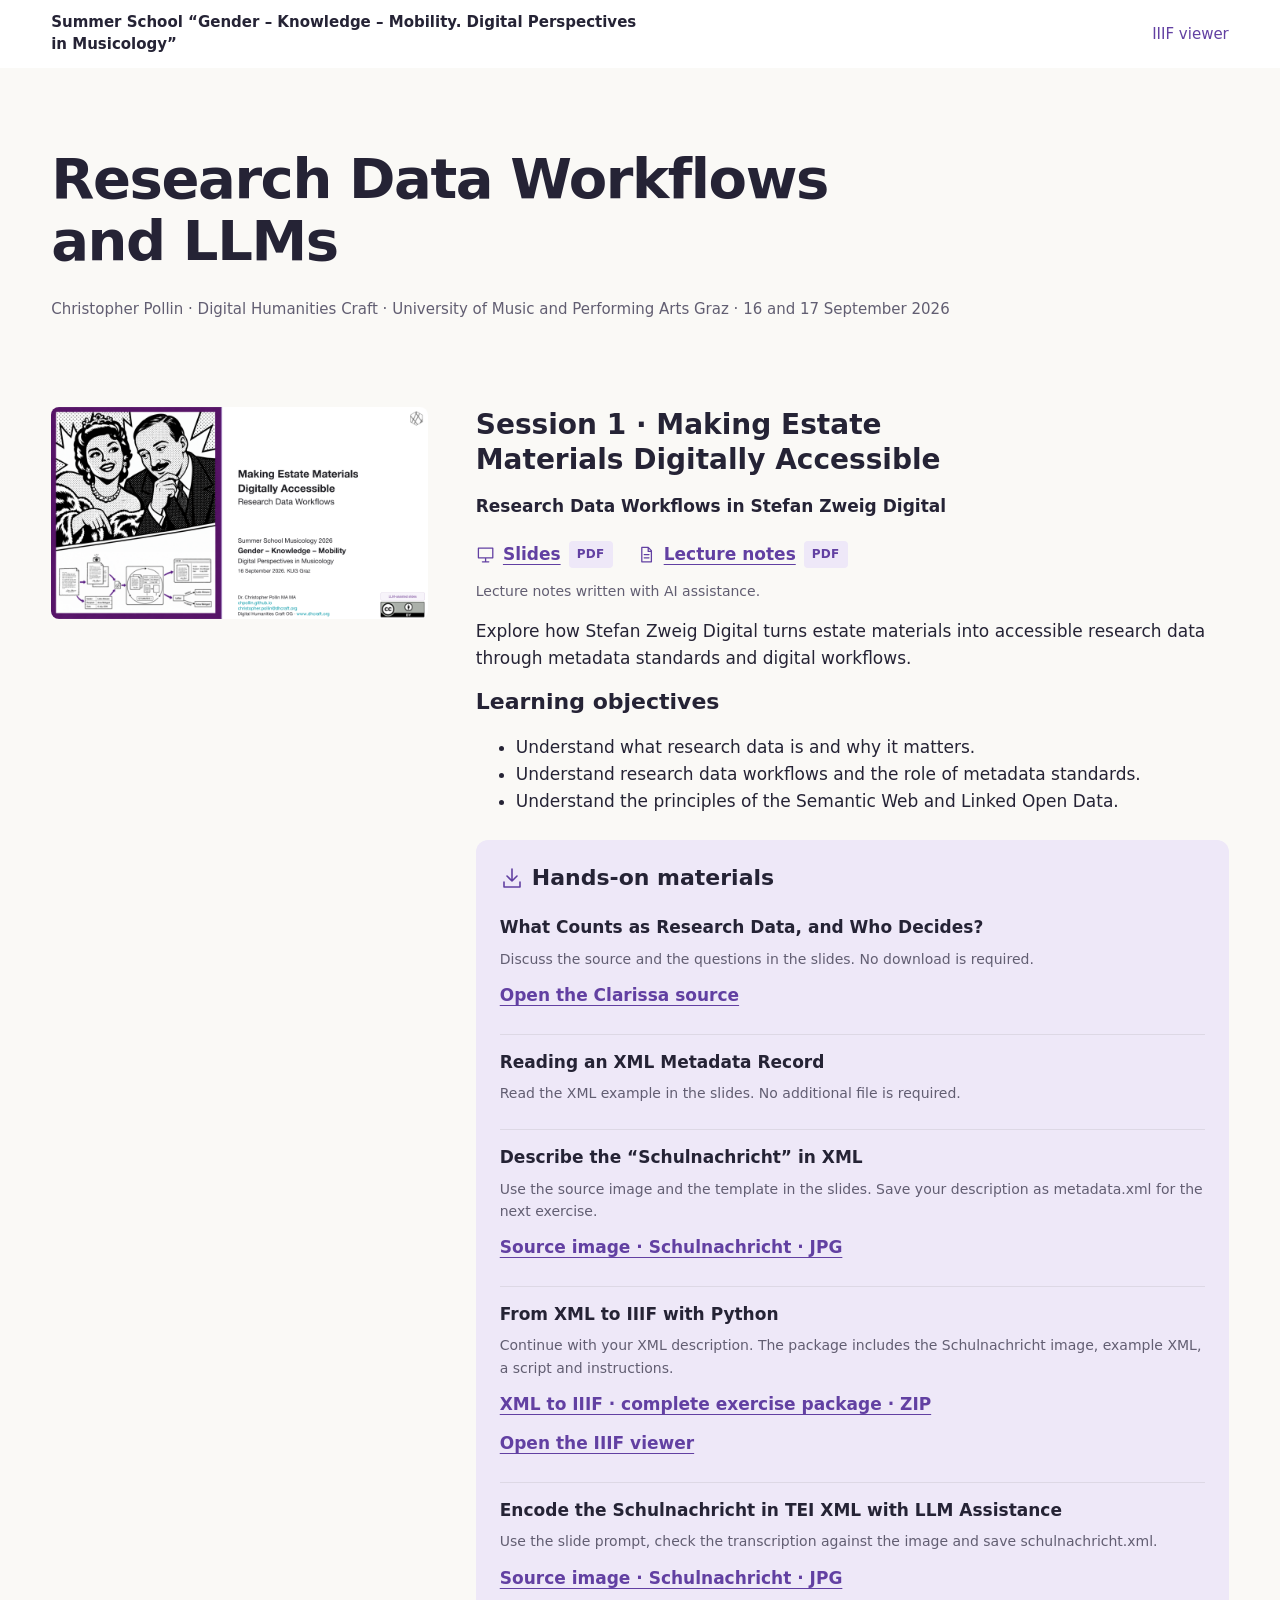
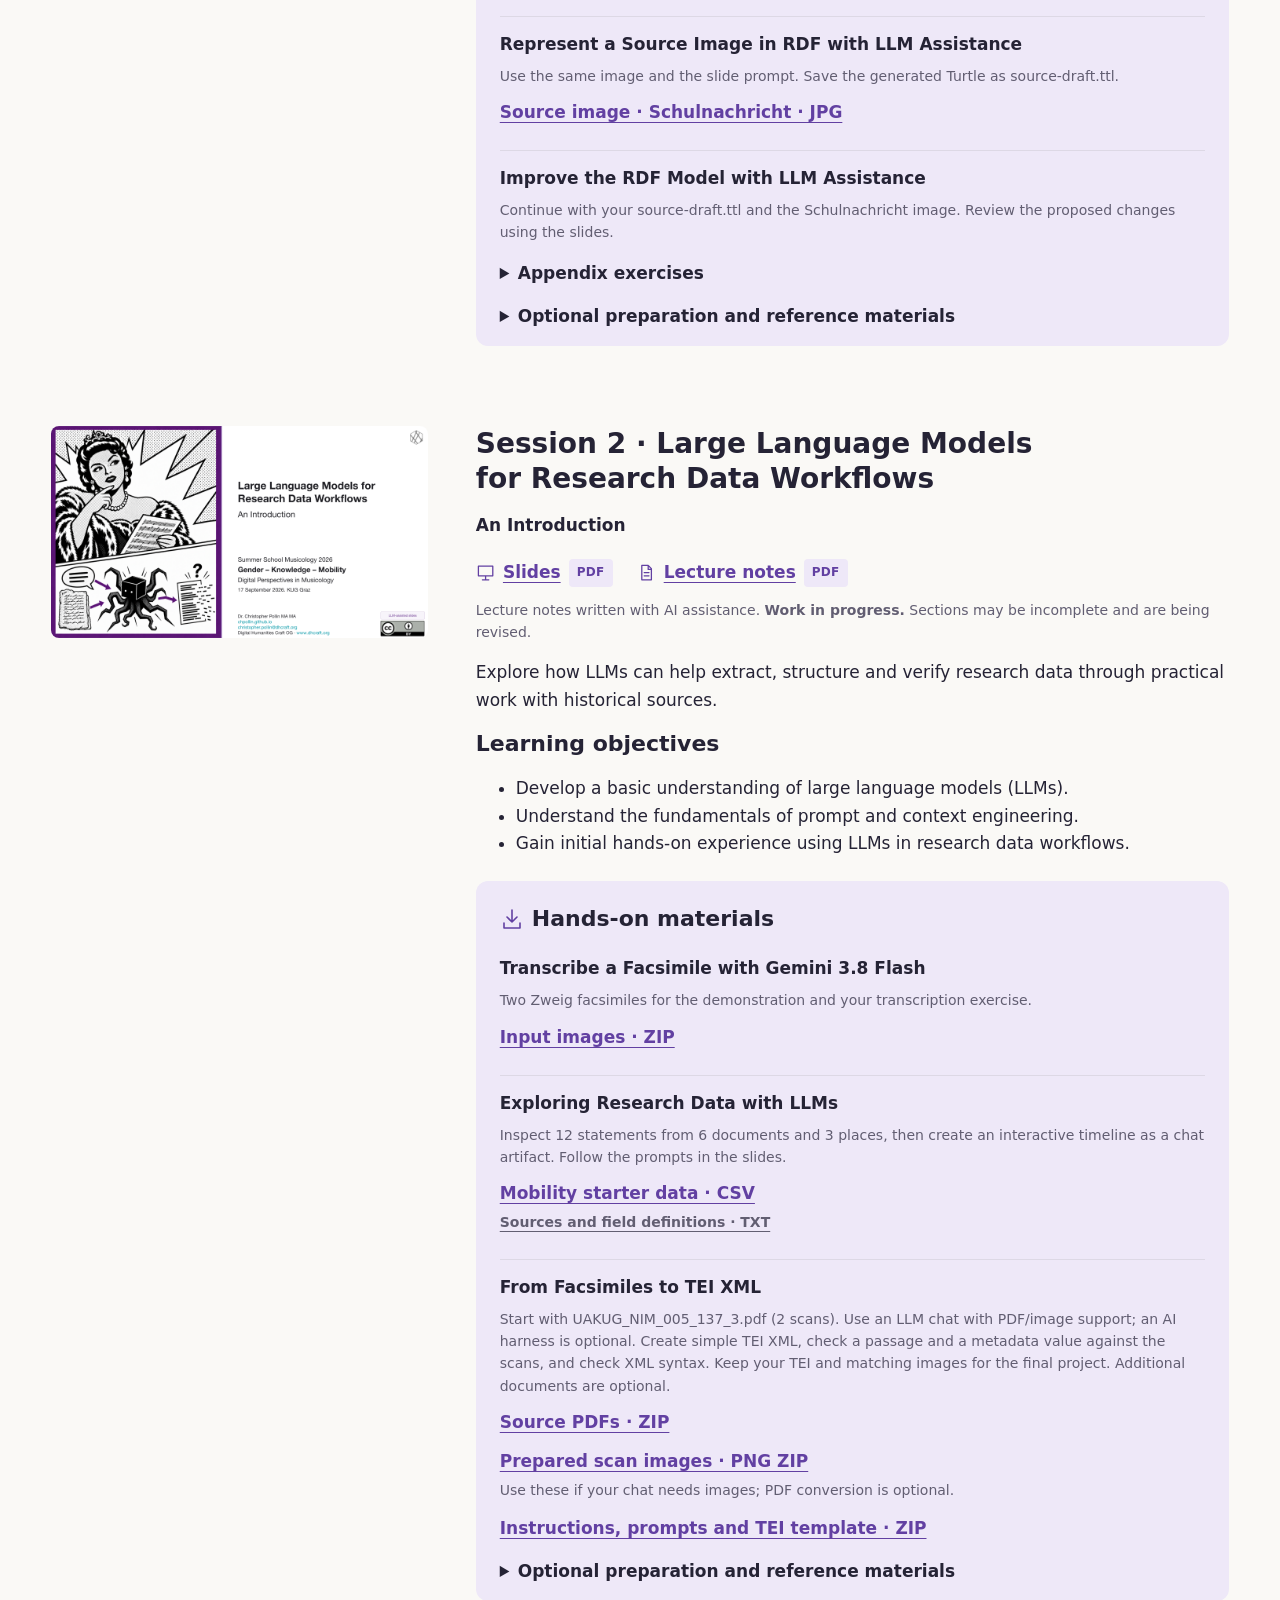
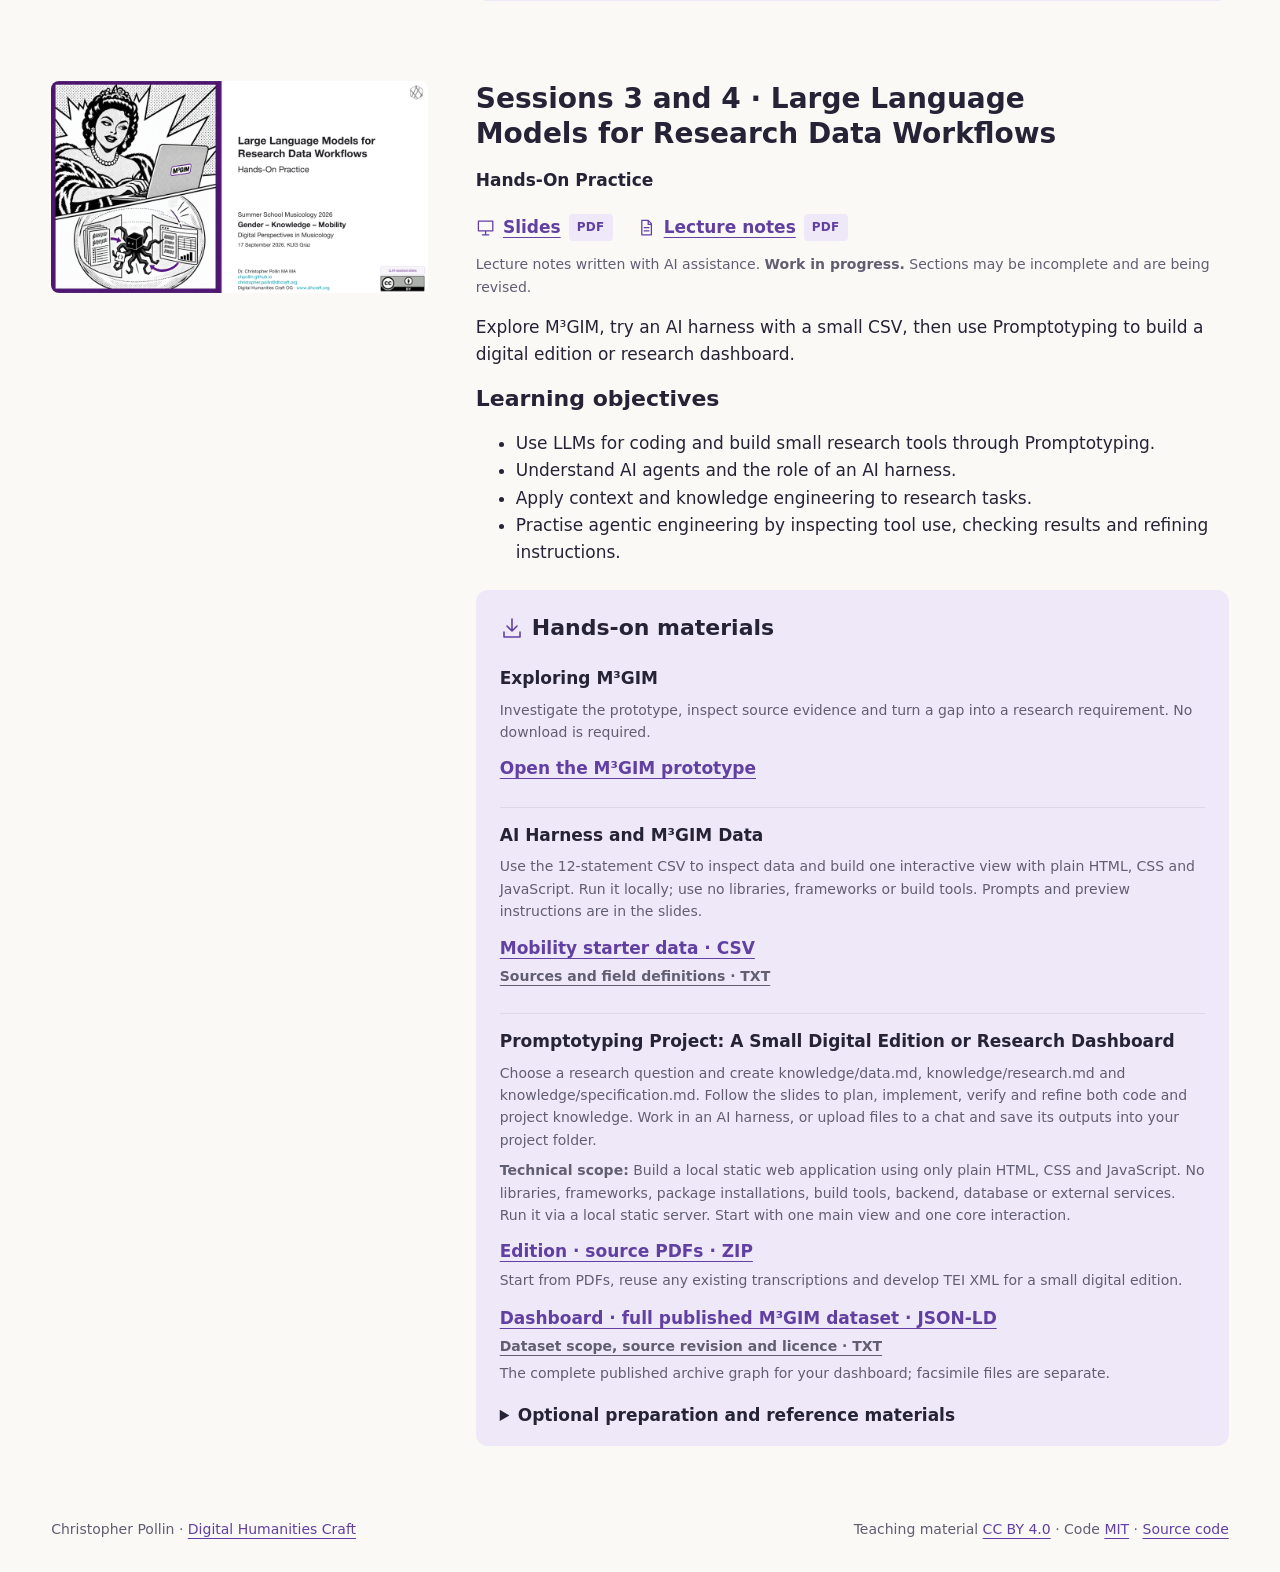
==== commit 64883d40: "Hands-ons an aktuelle Folien und kompakten TEI-Einstieg anpassen" ====
--- a/index.html
+++ b/index.html
@@ -34,8 +34,15 @@
 <ul><li>Understand what research data is and why it matters.</li><li>Understand research data workflows and the role of metadata standards.</li><li>Understand the principles of the Semantic Web and Linked Open Data.</li></ul>
 <div class="downloads" aria-label="Session 1 hands-on materials">
 <h3 class="downloads-label"><svg class="download-icon" viewBox="0 0 24 24" fill="none" stroke="currentColor" stroke-width="1.6" stroke-linecap="round" stroke-linejoin="round" aria-hidden="true" focusable="false"><path d="M12 3v12m-5-5 5 5 5-5M4 16v5h16v-5"/></svg>Hands-on materials</h3>
-<div class="activity" id="session-1-schulnachricht"><h4>Describe and encode the Schulnachricht</h4><p class="small">Use the same source image for the XML, TEI and RDF exercises. Templates and prompts are in the slides.</p><ul class="resources"><li><a href="downloads/shared/schulnachricht.jpg" download>Source image · Schulnachricht · JPG</a></li></ul></div>
+<div class="activity" id="session-1-research-data"><h4>What Counts as Research Data, and Who Decides?</h4><p class="small">Discuss the source and the questions in the slides. No download is required.</p><ul class="resources"><li><a href="https://gams.uni-graz.at/o:szd.947">Open the Clarissa source</a></li></ul></div>
+<div class="activity" id="session-1-xml-reading"><h4>Reading an XML Metadata Record</h4><p class="small">Read the XML example in the slides. No additional file is required.</p></div>
+<div class="activity" id="session-1-schulnachricht"><h4>Describe the “Schulnachricht” in XML</h4><p class="small">Use the source image and the template in the slides. Save your description as metadata.xml for the next exercise.</p><ul class="resources"><li><a href="downloads/shared/schulnachricht.jpg" download>Source image · Schulnachricht · JPG</a></li></ul></div>
 <div class="activity" id="session-1-iiif"><h4>From XML to IIIF with Python</h4><p class="small">Continue with your XML description. The package includes the Schulnachricht image, example XML, a script and instructions.</p><ul class="resources"><li><a href="downloads/xml-iiif-workshop.zip" download>XML to IIIF · complete exercise package · ZIP</a></li><li><a href="tools/iiif-viewer/">Open the IIIF viewer</a></li></ul></div>
+<div class="activity" id="session-1-tei"><h4>Encode the Schulnachricht in TEI XML with LLM Assistance</h4><p class="small">Use the slide prompt, check the transcription against the image and save schulnachricht.xml.</p><ul class="resources"><li><a href="downloads/shared/schulnachricht.jpg" download>Source image · Schulnachricht · JPG</a></li></ul></div>
+<div class="activity" id="session-1-rdf"><h4>Represent a Source Image in RDF with LLM Assistance</h4><p class="small">Use the same image and the slide prompt. Save the generated Turtle as source-draft.ttl.</p><ul class="resources"><li><a href="downloads/shared/schulnachricht.jpg" download>Source image · Schulnachricht · JPG</a></li></ul></div>
+<div class="activity" id="session-1-rdf-review"><h4>Improve the RDF Model with LLM Assistance</h4><p class="small">Continue with your source-draft.ttl and the Schulnachricht image. Review the proposed changes using the slides.</p></div>
+<details><summary>Appendix exercises<span class="visually-hidden"> for Session 1</span></summary><div class="activity" id="session-1-appendix-iiif"><h4>Explore IIIF Manifests in Mirador</h4><p class="small">Appendix exercise. The manifest links and comparison questions are in the slides.</p></div>
+<div class="activity" id="session-1-appendix-dc"><h4>Analyse a Dublin Core Record</h4><p class="small">Appendix exercise. Use the Dublin Core record and questions in the slides.</p></div></details>
 <details><summary>Optional preparation and reference materials<span class="visually-hidden"> for Session 1</span></summary><ul class="resources"><li><a href="downloads/pdf-to-images.zip" download>Optional preparation · PDF pages as images · ZIP</a><br><span class="small">Standalone conversion practice; not required for the Session 1 exercises.</span></li><li><a href="https://drive.google.com/drive/folders/1TaqB-BvNt20uAvOCCnQMQBk_2cV0gLjW">Original course materials on Google Drive</a></li></ul></details>
 </div>
 </div>
@@ -52,10 +59,11 @@
 <ul><li>Develop a basic understanding of large language models (LLMs).</li><li>Understand the fundamentals of prompt and context engineering.</li><li>Gain initial hands-on experience using LLMs in research data workflows.</li></ul>
 <div class="downloads" aria-label="Session 2 hands-on materials">
 <h3 class="downloads-label"><svg class="download-icon" viewBox="0 0 24 24" fill="none" stroke="currentColor" stroke-width="1.6" stroke-linecap="round" stroke-linejoin="round" aria-hidden="true" focusable="false"><path d="M12 3v12m-5-5 5 5 5-5M4 16v5h16v-5"/></svg>Hands-on materials</h3>
-<div class="activity" id="session-2-transcription"><h4>Transcribe a Facsimile</h4><p class="small">Two Zweig facsimiles for the demonstration and your transcription exercise.</p><ul class="resources"><li><a href="downloads/szd-facsimiles.zip" download>Input images · ZIP</a></li></ul></div>
+<div class="activity" id="session-2-transcription"><h4>Transcribe a Facsimile with Gemini 3.8 Flash</h4><p class="small">Two Zweig facsimiles for the demonstration and your transcription exercise.</p><ul class="resources"><li><a href="downloads/szd-facsimiles.zip" download>Input images · ZIP</a></li></ul></div>
 <div class="activity" id="session-2-mobility"><h4>Exploring Research Data with LLMs</h4><p class="small">Inspect 12 statements from 6 documents and 3 places, then create an interactive timeline as a chat artifact. Follow the prompts in the slides.</p><ul class="resources"><li><a href="downloads/m3gim-mobility-starter.csv" download>Mobility starter data · CSV</a><br><a class="small" href="downloads/m3gim-mobility-starter-source.txt" download>Sources and field definitions · TXT</a></li></ul></div>
-<div class="activity" id="session-2-tei"><h4>From Facsimiles to TEI</h4><p class="small">Choose one or two documents, or use all seven. Keep your transcriptions and TEI for the final project.</p><ul class="resources"><li><a href="downloads/m3gim-fulltext/m3gim-pdf.zip" download>Source PDFs · ZIP</a></li><li><a href="downloads/m3gim-fulltext/m3gim-instructions.zip" download>Instructions, prompts and TEI template · ZIP</a></li></ul></div>
-<details id="session-2-reference"><summary>Optional preparation and reference materials<span class="visually-hidden"> for Session 2</span></summary><ul class="resources"><li><a href="downloads/shared/szd-facsimile-0.jpg" download>Transcription demonstration · individual image · JPG</a></li><li><a href="downloads/shared/szd-facsimile-1.jpg" download>Transcription exercise · individual image · JPG</a></li><li><a href="downloads/m3gim-fulltext/m3gim-png.zip" download>From Facsimiles to TEI · prepared page images · PNG ZIP</a></li><li><a href="downloads/m3gim-fulltext/m3gim-reference.zip" download>From Facsimiles to TEI · reference solutions · ZIP</a></li><li><a href="downloads/m3gim-fulltext/reference.json" download>From Facsimiles to TEI · reference transcriptions · JSON</a></li><li><a href="downloads/m3gim-fulltext/metadata.csv" download>From Facsimiles to TEI · reference metadata · CSV</a></li><li><a href="https://docs.google.com/presentation/d/19zybf1mABP3qM65GXv0xEGVososbhM03P9_INInYPj8/preview">Technical preparation guide</a></li></ul></details>
+<div class="activity" id="session-2-tei"><h4>From Facsimiles to TEI XML</h4><p class="small">Start with UAKUG_NIM_005_137_3.pdf (2 scans). Use an LLM chat with PDF/image support; an AI harness is optional. Create simple TEI XML, check a passage and a metadata value against the scans, and check XML syntax. Keep your TEI and matching images for the final project. Additional documents are optional.</p><ul class="resources"><li><a href="downloads/m3gim-fulltext/m3gim-pdf.zip" download>Source PDFs · ZIP</a></li><li><a href="downloads/m3gim-fulltext/m3gim-png.zip" download>Prepared scan images · PNG ZIP</a><br><span class="small">Use these if your chat needs images; PDF conversion is optional.</span></li><li><a href="downloads/m3gim-fulltext/m3gim-instructions.zip" download>Instructions, prompts and TEI template · ZIP</a></li></ul></div>
+
+<details id="session-2-reference"><summary>Optional preparation and reference materials<span class="visually-hidden"> for Session 2</span></summary><ul class="resources"><li><a href="downloads/shared/szd-facsimile-0.jpg" download>Transcription demonstration · individual image · JPG</a></li><li><a href="downloads/shared/szd-facsimile-1.jpg" download>Transcription exercise · individual image · JPG</a></li><li><a href="downloads/m3gim-fulltext/m3gim-reference.zip" download>From Facsimiles to TEI XML · reference solutions · ZIP</a></li><li><a href="downloads/m3gim-fulltext/reference.json" download>From Facsimiles to TEI XML · reference transcriptions · JSON</a></li><li><a href="downloads/m3gim-fulltext/metadata.csv" download>From Facsimiles to TEI XML · reference metadata · CSV</a></li><li><a href="https://docs.google.com/presentation/d/19zybf1mABP3qM65GXv0xEGVososbhM03P9_INInYPj8/preview">Technical preparation guide</a></li></ul></details>
 </div>
 </div>
 </section>
@@ -72,8 +80,9 @@
 <div class="downloads" aria-label="Sessions 3 and 4 hands-on materials">
 <h3 class="downloads-label"><svg class="download-icon" viewBox="0 0 24 24" fill="none" stroke="currentColor" stroke-width="1.6" stroke-linecap="round" stroke-linejoin="round" aria-hidden="true" focusable="false"><path d="M12 3v12m-5-5 5 5 5-5M4 16v5h16v-5"/></svg>Hands-on materials</h3>
 <div class="activity" id="session-3-exploration"><h4>Exploring M³GIM</h4><p class="small">Investigate the prototype, inspect source evidence and turn a gap into a research requirement. No download is required.</p><ul class="resources"><li><a href="https://dhcraft.org/m3gim">Open the M³GIM prototype</a></li></ul></div>
-<div class="activity" id="session-3-harness"><h4>AI Harness and M³GIM Data</h4><p class="small">Use the 12-statement CSV to inspect data and build a local website. Both prompts and the preview instructions are in the slides.</p><ul class="resources"><li><a href="downloads/m3gim-mobility-starter.csv" download>Mobility starter data · CSV</a><br><a class="small" href="downloads/m3gim-mobility-starter-source.txt" download>Sources and field definitions · TXT</a></li></ul></div>
-<div class="activity" id="final-project"><h4>Final Project · Digital Edition or Research Dashboard</h4><p class="small">Choose one project. Use Promptotyping with knowledge/data.md and knowledge/research.md. The five project slides guide the work; user stories are optional.</p><ul class="resources"><li><a href="downloads/m3gim-fulltext/m3gim-pdf.zip" download>Edition · source PDFs · ZIP</a><br><span class="small">Start from PDFs, reuse any existing transcriptions and develop TEI XML for a small digital edition.</span></li><li><a href="downloads/m3gim-dataset.jsonld" download>Dashboard · full published M³GIM dataset · JSON-LD</a><br><a class="small" href="downloads/m3gim-dataset-source.txt" download>Dataset scope, source revision and licence · TXT</a><br><span class="small">The complete published archive graph for your dashboard; facsimile files are separate.</span></li></ul></div>
+<div class="activity" id="session-3-harness"><h4>AI Harness and M³GIM Data</h4><p class="small">Use the 12-statement CSV to inspect data and build one interactive view with plain HTML, CSS and JavaScript. Run it locally; use no libraries, frameworks or build tools. Prompts and preview instructions are in the slides.</p><ul class="resources"><li><a href="downloads/m3gim-mobility-starter.csv" download>Mobility starter data · CSV</a><br><a class="small" href="downloads/m3gim-mobility-starter-source.txt" download>Sources and field definitions · TXT</a></li></ul></div>
+<div class="activity" id="final-project"><h4>Promptotyping Project: A Small Digital Edition or Research Dashboard</h4><p class="small">Choose a research question and create knowledge/data.md, knowledge/research.md and knowledge/specification.md. Follow the slides to plan, implement, verify and refine both code and project knowledge. Work in an AI harness, or upload files to a chat and save its outputs into your project folder.</p><p class="small"><strong>Technical scope:</strong> Build a local static web application using only plain HTML, CSS and JavaScript. No libraries, frameworks, package installations, build tools, backend, database or external services. Run it via a local static server. Start with one main view and one core interaction.</p><ul class="resources"><li><a href="downloads/m3gim-fulltext/m3gim-pdf.zip" download>Edition · source PDFs · ZIP</a><br><span class="small">Start from PDFs, reuse any existing transcriptions and develop TEI XML for a small digital edition.</span></li><li><a href="downloads/m3gim-dataset.jsonld" download>Dashboard · full published M³GIM dataset · JSON-LD</a><br><a class="small" href="downloads/m3gim-dataset-source.txt" download>Dataset scope, source revision and licence · TXT</a><br><span class="small">The complete published archive graph for your dashboard; facsimile files are separate.</span></li></ul></div>
+
 <details><summary>Optional preparation and reference materials<span class="visually-hidden"> for Sessions 3 and 4</span></summary><ul class="resources"><li><a href="downloads/m3gim-fulltext/m3gim-next-session.zip" download>Final project · reference transcriptions, TEI and page images · ZIP</a><br><a class="small" href="downloads/m3gim-fulltext/NEXT-SESSION.md" download>Reference package contents and reuse · Markdown</a><br><span class="small">Optional fallback with seven documents and 40 scans. Use your own work where available.</span></li><li><a href="downloads/m3gim-jsonld-example.jsonld" download>M³GIM exploration · single-record JSON-LD example</a><br><a class="small" href="downloads/m3gim-jsonld-example-source.md" download>Example explanation and source</a></li><li><a href="downloads/python-vscode.zip" download>Optional preparation · run PDF conversion in VS Code · ZIP</a></li><li><a href="downloads/ai-harness.zip" download>Optional preparation · delegate PDF conversion to an AI harness · ZIP</a><br><span class="small">Both conversion packages contain the same script and seven PDFs.</span></li><li><a href="downloads/shared/prompts.md" download>Optional project example · Bayreuth Cast Explorer prompts</a><br><span class="small">Use with suitable programme pages from the source PDFs.</span></li><li><a href="downloads/shared/plakattext-pl04.txt" download>Optional project example · poster text · TXT</a><br><span class="small">Text input for an extraction or edition experiment.</span></li><li><a href="downloads/shared/orte-lookup.csv" download>Optional project example · place lookup · CSV</a><br><span class="small">A separate place-data example; verify matches before combining it with another dataset.</span></li><li><a href="downloads/shared/personenindex-uebung.xlsx" download>Optional project example · person index · XLSX</a><br><span class="small">A separate exercise for inspecting and structuring person data.</span></li><li><a href="downloads/shared-materials.zip" download>Optional examples · collected files · ZIP</a><br><span class="small">The examples above plus the Schulnachricht and Zweig images; choose only the files relevant to your project.</span></li></ul></details>
 </div>
 </div>
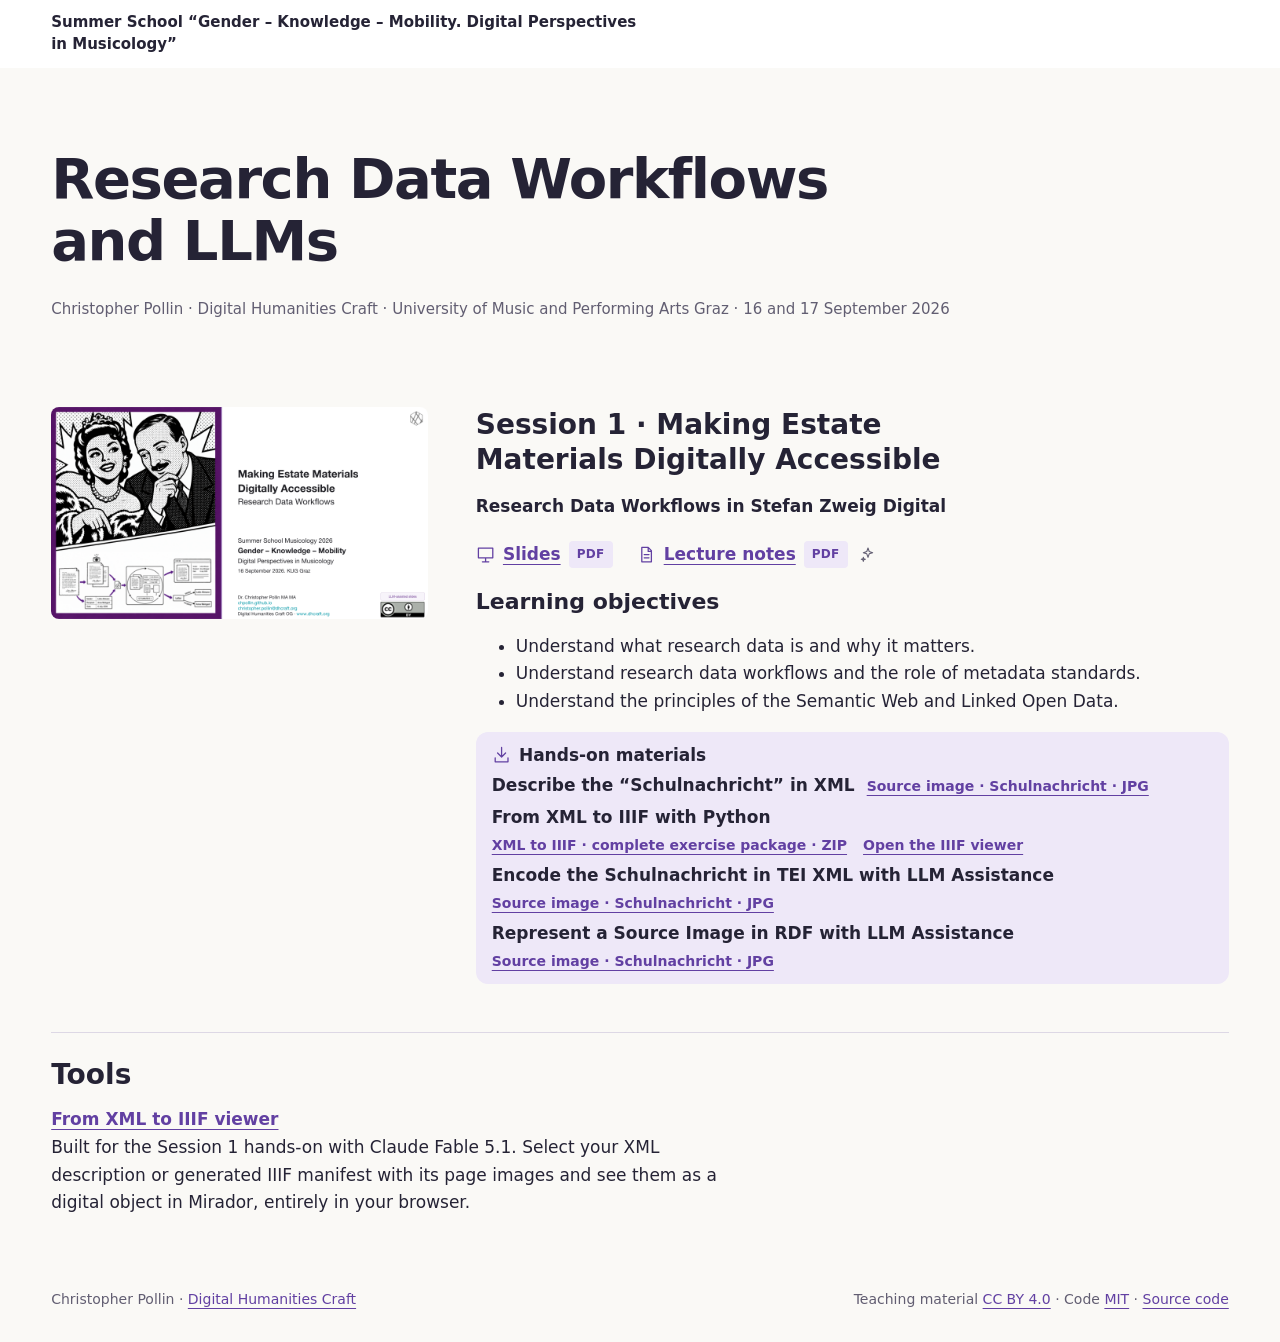
==== commit c1bf61f6: "Show only Session 1, reduce hands-ons to downloads and add Tools section Sessions 2 and 3-4 carry pu" ====
--- a/index.html
+++ b/index.html
@@ -16,7 +16,7 @@
 </head>
 <body>
 <a class="skip" href="#content">Skip to content</a>
-<header class="site-header"><div class="wrap header-inner"><a class="brand" href="index.html">Summer School “Gender – Knowledge – Mobility. Digital Perspectives in Musicology”</a><nav aria-label="Main navigation"><a href="tools/iiif-viewer/">IIIF viewer</a></nav></div></header>
+<header class="site-header"><div class="wrap header-inner"><a class="brand" href="index.html">Summer School “Gender – Knowledge – Mobility. Digital Perspectives in Musicology”</a></div></header>
 <main class="wrap" id="content">
 <div class="hero">
 <h1>Research Data Workflows<br>and LLMs</h1>
@@ -27,66 +27,22 @@
 <div class="session-content">
 <h2>Session 1 · Making Estate Materials Digitally Accessible</h2>
 <p><strong>Research Data Workflows in Stefan Zweig Digital</strong></p>
-<div class="material-links"><span class="material-group"><svg viewBox="0 0 24 24" fill="none" stroke="currentColor" stroke-width="1.6" stroke-linecap="round" stroke-linejoin="round" aria-hidden="true" focusable="false"><path d="M3 4h18v12H3zM12 16v5m-4 0h8"/></svg><a href="https://docs.google.com/presentation/d/1vMd2UfI9MydUEN6MMOYT0LZcJ6MYv2DmK9AQbyzJ7xc/preview" aria-label="Session 1 Slides">Slides</a><a class="pdf-link" href="https://docs.google.com/presentation/d/1vMd2UfI9MydUEN6MMOYT0LZcJ6MYv2DmK9AQbyzJ7xc/export/pdf" aria-label="Session 1 Slides PDF">PDF</a></span><span class="material-group"><svg viewBox="0 0 24 24" fill="none" stroke="currentColor" stroke-width="1.6" stroke-linecap="round" stroke-linejoin="round" aria-hidden="true" focusable="false"><path d="M6 3h8l4 4v14H6zM14 3v5h4M9 12h6m-6 4h6"/></svg><a href="https://docs.google.com/document/d/1DU6UbE4xURFZ3fkPn7MD2loZ2naPysFYX1ypeI0D_Kg/preview" aria-label="Session 1 Lecture notes" aria-describedby="session-1-notes-status">Lecture notes</a><a class="pdf-link" href="https://docs.google.com/document/d/1DU6UbE4xURFZ3fkPn7MD2loZ2naPysFYX1ypeI0D_Kg/export?format=pdf" aria-label="Session 1 Lecture notes PDF" aria-describedby="session-1-notes-status">PDF</a></span></div>
-<p class="small notes-status" id="session-1-notes-status">Lecture notes written with AI assistance.</p>
-<p>Explore how Stefan Zweig Digital turns estate materials into accessible research data through metadata standards and digital workflows.</p>
+<div class="material-links"><span class="material-group"><svg viewBox="0 0 24 24" fill="none" stroke="currentColor" stroke-width="1.6" stroke-linecap="round" stroke-linejoin="round" aria-hidden="true" focusable="false"><path d="M3 4h18v12H3zM12 16v5m-4 0h8"/></svg><a href="https://docs.google.com/presentation/d/1vMd2UfI9MydUEN6MMOYT0LZcJ6MYv2DmK9AQbyzJ7xc/preview" aria-label="Session 1 Slides">Slides</a><a class="pdf-link" href="https://docs.google.com/presentation/d/1vMd2UfI9MydUEN6MMOYT0LZcJ6MYv2DmK9AQbyzJ7xc/export/pdf" aria-label="Session 1 Slides PDF">PDF</a></span><span class="material-group"><svg viewBox="0 0 24 24" fill="none" stroke="currentColor" stroke-width="1.6" stroke-linecap="round" stroke-linejoin="round" aria-hidden="true" focusable="false"><path d="M6 3h8l4 4v14H6zM14 3v5h4M9 12h6m-6 4h6"/></svg><a href="https://docs.google.com/document/d/1DU6UbE4xURFZ3fkPn7MD2loZ2naPysFYX1ypeI0D_Kg/preview" aria-label="Session 1 Lecture notes" aria-describedby="session-1-notes-status">Lecture notes</a><a class="pdf-link" href="https://docs.google.com/document/d/1DU6UbE4xURFZ3fkPn7MD2loZ2naPysFYX1ypeI0D_Kg/export?format=pdf" aria-label="Session 1 Lecture notes PDF" aria-describedby="session-1-notes-status">PDF</a><span class="ai-notice" tabindex="0" title="Lecture notes written with AI assistance."><svg viewBox="0 0 24 24" fill="none" stroke="currentColor" stroke-width="1.6" stroke-linecap="round" stroke-linejoin="round" aria-hidden="true" focusable="false"><path d="M12 3l1.8 5.2L19 10l-5.2 1.8L12 17l-1.8-5.2L5 10l5.2-1.8zM5 17l.7 2.3L8 20l-2.3.7L5 23l-.7-2.3L2 20l2.3-.7z"/></svg><span class="visually-hidden" id="session-1-notes-status">Lecture notes written with AI assistance.</span></span></span></div>
 <h3>Learning objectives</h3>
 <ul><li>Understand what research data is and why it matters.</li><li>Understand research data workflows and the role of metadata standards.</li><li>Understand the principles of the Semantic Web and Linked Open Data.</li></ul>
 <div class="downloads" aria-label="Session 1 hands-on materials">
 <h3 class="downloads-label"><svg class="download-icon" viewBox="0 0 24 24" fill="none" stroke="currentColor" stroke-width="1.6" stroke-linecap="round" stroke-linejoin="round" aria-hidden="true" focusable="false"><path d="M12 3v12m-5-5 5 5 5-5M4 16v5h16v-5"/></svg>Hands-on materials</h3>
-<div class="activity" id="session-1-research-data"><h4>What Counts as Research Data, and Who Decides?</h4><p class="small">Discuss the source and the questions in the slides. No download is required.</p><ul class="resources"><li><a href="https://gams.uni-graz.at/o:szd.947">Open the Clarissa source</a></li></ul></div>
-<div class="activity" id="session-1-xml-reading"><h4>Reading an XML Metadata Record</h4><p class="small">Read the XML example in the slides. No additional file is required.</p></div>
-<div class="activity" id="session-1-schulnachricht"><h4>Describe the “Schulnachricht” in XML</h4><p class="small">Use the source image and the template in the slides. Save your description as metadata.xml for the next exercise.</p><ul class="resources"><li><a href="downloads/shared/schulnachricht.jpg" download>Source image · Schulnachricht · JPG</a></li></ul></div>
-<div class="activity" id="session-1-iiif"><h4>From XML to IIIF with Python</h4><p class="small">Continue with your XML description. The package includes the Schulnachricht image, example XML, a script and instructions.</p><ul class="resources"><li><a href="downloads/xml-iiif-workshop.zip" download>XML to IIIF · complete exercise package · ZIP</a></li><li><a href="tools/iiif-viewer/">Open the IIIF viewer</a></li></ul></div>
-<div class="activity" id="session-1-tei"><h4>Encode the Schulnachricht in TEI XML with LLM Assistance</h4><p class="small">Use the slide prompt, check the transcription against the image and save schulnachricht.xml.</p><ul class="resources"><li><a href="downloads/shared/schulnachricht.jpg" download>Source image · Schulnachricht · JPG</a></li></ul></div>
-<div class="activity" id="session-1-rdf"><h4>Represent a Source Image in RDF with LLM Assistance</h4><p class="small">Use the same image and the slide prompt. Save the generated Turtle as source-draft.ttl.</p><ul class="resources"><li><a href="downloads/shared/schulnachricht.jpg" download>Source image · Schulnachricht · JPG</a></li></ul></div>
-<div class="activity" id="session-1-rdf-review"><h4>Improve the RDF Model with LLM Assistance</h4><p class="small">Continue with your source-draft.ttl and the Schulnachricht image. Review the proposed changes using the slides.</p></div>
-<details><summary>Appendix exercises<span class="visually-hidden"> for Session 1</span></summary><div class="activity" id="session-1-appendix-iiif"><h4>Explore IIIF Manifests in Mirador</h4><p class="small">Appendix exercise. The manifest links and comparison questions are in the slides.</p></div>
-<div class="activity" id="session-1-appendix-dc"><h4>Analyse a Dublin Core Record</h4><p class="small">Appendix exercise. Use the Dublin Core record and questions in the slides.</p></div></details>
-<details><summary>Optional preparation and reference materials<span class="visually-hidden"> for Session 1</span></summary><ul class="resources"><li><a href="downloads/pdf-to-images.zip" download>Optional preparation · PDF pages as images · ZIP</a><br><span class="small">Standalone conversion practice; not required for the Session 1 exercises.</span></li><li><a href="https://drive.google.com/drive/folders/1TaqB-BvNt20uAvOCCnQMQBk_2cV0gLjW">Original course materials on Google Drive</a></li></ul></details>
-</div>
-</div>
-</section>
-<section id="session-2" class="session session-row">
-<img class="session-image" src="assets/slides/session-2.png" width="960" height="540" alt="" decoding="async">
-<div class="session-content">
-<h2>Session 2 · Large Language Models for Research Data Workflows</h2>
-<p><strong>An Introduction</strong></p>
-<div class="material-links"><span class="material-group"><svg viewBox="0 0 24 24" fill="none" stroke="currentColor" stroke-width="1.6" stroke-linecap="round" stroke-linejoin="round" aria-hidden="true" focusable="false"><path d="M3 4h18v12H3zM12 16v5m-4 0h8"/></svg><a href="https://docs.google.com/presentation/d/1GUzZEVdCq2gRphzXIsnZ1Gg_4bGdqYy_aiwl8kErJUc/preview" aria-label="Session 2 Slides">Slides</a><a class="pdf-link" href="https://docs.google.com/presentation/d/1GUzZEVdCq2gRphzXIsnZ1Gg_4bGdqYy_aiwl8kErJUc/export/pdf" aria-label="Session 2 Slides PDF">PDF</a></span><span class="material-group"><svg viewBox="0 0 24 24" fill="none" stroke="currentColor" stroke-width="1.6" stroke-linecap="round" stroke-linejoin="round" aria-hidden="true" focusable="false"><path d="M6 3h8l4 4v14H6zM14 3v5h4M9 12h6m-6 4h6"/></svg><a href="https://docs.google.com/document/d/18DUWW5ju8R827mf7LNPU_zSoxd2R8WF8ienI8fCcFrM/preview" aria-label="Session 2 Lecture notes" aria-describedby="session-2-notes-status">Lecture notes</a><a class="pdf-link" href="https://docs.google.com/document/d/18DUWW5ju8R827mf7LNPU_zSoxd2R8WF8ienI8fCcFrM/export?format=pdf" aria-label="Session 2 Lecture notes PDF" aria-describedby="session-2-notes-status">PDF</a></span></div>
-<p class="small notes-status" id="session-2-notes-status">Lecture notes written with AI assistance. <strong>Work in progress.</strong> Sections may be incomplete and are being revised.</p>
-<p>Explore how LLMs can help extract, structure and verify research data through practical work with historical sources.</p>
-<h3>Learning objectives</h3>
-<ul><li>Develop a basic understanding of large language models (LLMs).</li><li>Understand the fundamentals of prompt and context engineering.</li><li>Gain initial hands-on experience using LLMs in research data workflows.</li></ul>
-<div class="downloads" aria-label="Session 2 hands-on materials">
-<h3 class="downloads-label"><svg class="download-icon" viewBox="0 0 24 24" fill="none" stroke="currentColor" stroke-width="1.6" stroke-linecap="round" stroke-linejoin="round" aria-hidden="true" focusable="false"><path d="M12 3v12m-5-5 5 5 5-5M4 16v5h16v-5"/></svg>Hands-on materials</h3>
-<div class="activity" id="session-2-transcription"><h4>Transcribe a Facsimile with Gemini 3.8 Flash</h4><p class="small">Two Zweig facsimiles for the demonstration and your transcription exercise.</p><ul class="resources"><li><a href="downloads/szd-facsimiles.zip" download>Input images · ZIP</a></li></ul></div>
-<div class="activity" id="session-2-mobility"><h4>Exploring Research Data with LLMs</h4><p class="small">Inspect 12 statements from 6 documents and 3 places, then create an interactive timeline as a chat artifact. Follow the prompts in the slides.</p><ul class="resources"><li><a href="downloads/m3gim-mobility-starter.csv" download>Mobility starter data · CSV</a><br><a class="small" href="downloads/m3gim-mobility-starter-source.txt" download>Sources and field definitions · TXT</a></li></ul></div>
-<div class="activity" id="session-2-tei"><h4>From Facsimiles to TEI XML</h4><p class="small">Start with UAKUG_NIM_005_137_3.pdf (2 scans). Use an LLM chat with PDF/image support; an AI harness is optional. Create simple TEI XML, check a passage and a metadata value against the scans, and check XML syntax. Keep your TEI and matching images for the final project. Additional documents are optional.</p><ul class="resources"><li><a href="downloads/m3gim-fulltext/m3gim-pdf.zip" download>Source PDFs · ZIP</a></li><li><a href="downloads/m3gim-fulltext/m3gim-png.zip" download>Prepared scan images · PNG ZIP</a><br><span class="small">Use these if your chat needs images; PDF conversion is optional.</span></li><li><a href="downloads/m3gim-fulltext/m3gim-instructions.zip" download>Instructions, prompts and TEI template · ZIP</a></li></ul></div>
-
-<details id="session-2-reference"><summary>Optional preparation and reference materials<span class="visually-hidden"> for Session 2</span></summary><ul class="resources"><li><a href="downloads/shared/szd-facsimile-0.jpg" download>Transcription demonstration · individual image · JPG</a></li><li><a href="downloads/shared/szd-facsimile-1.jpg" download>Transcription exercise · individual image · JPG</a></li><li><a href="downloads/m3gim-fulltext/m3gim-reference.zip" download>From Facsimiles to TEI XML · reference solutions · ZIP</a></li><li><a href="downloads/m3gim-fulltext/reference.json" download>From Facsimiles to TEI XML · reference transcriptions · JSON</a></li><li><a href="downloads/m3gim-fulltext/metadata.csv" download>From Facsimiles to TEI XML · reference metadata · CSV</a></li><li><a href="https://docs.google.com/presentation/d/19zybf1mABP3qM65GXv0xEGVososbhM03P9_INInYPj8/preview">Technical preparation guide</a></li></ul></details>
-</div>
-</div>
-</section>
-<section id="session-3" class="session session-row">
-<img class="session-image" src="assets/slides/session-3.png" width="960" height="540" alt="" decoding="async">
-<div class="session-content" id="session-4">
-<h2>Sessions 3 and 4 · Large Language Models for Research Data Workflows</h2>
-<p><strong>Hands-On Practice</strong></p>
-<div class="material-links"><span class="material-group"><svg viewBox="0 0 24 24" fill="none" stroke="currentColor" stroke-width="1.6" stroke-linecap="round" stroke-linejoin="round" aria-hidden="true" focusable="false"><path d="M3 4h18v12H3zM12 16v5m-4 0h8"/></svg><a href="https://docs.google.com/presentation/d/1IOCdHFnlxyNuMwiyUNviyQ53KwD13k4_tRXpieXHgOo/preview" aria-label="Sessions 3 and 4 Slides">Slides</a><a class="pdf-link" href="https://docs.google.com/presentation/d/1IOCdHFnlxyNuMwiyUNviyQ53KwD13k4_tRXpieXHgOo/export/pdf" aria-label="Sessions 3 and 4 Slides PDF">PDF</a></span><span class="material-group"><svg viewBox="0 0 24 24" fill="none" stroke="currentColor" stroke-width="1.6" stroke-linecap="round" stroke-linejoin="round" aria-hidden="true" focusable="false"><path d="M6 3h8l4 4v14H6zM14 3v5h4M9 12h6m-6 4h6"/></svg><a href="https://docs.google.com/document/d/138Kl6CCtpZI3BM6VHGEgpFuZPVZJTfJT5FH8ASIdHPA/preview" aria-label="Sessions 3 and 4 Lecture notes" aria-describedby="session-3-notes-status">Lecture notes</a><a class="pdf-link" href="https://docs.google.com/document/d/138Kl6CCtpZI3BM6VHGEgpFuZPVZJTfJT5FH8ASIdHPA/export?format=pdf" aria-label="Sessions 3 and 4 Lecture notes PDF" aria-describedby="session-3-notes-status">PDF</a></span></div>
-<p class="small notes-status" id="session-3-notes-status">Lecture notes written with AI assistance. <strong>Work in progress.</strong> Sections may be incomplete and are being revised.</p>
-<p>Explore M³GIM, try an AI harness with a small CSV, then use Promptotyping to build a digital edition or research dashboard.</p>
-<h3>Learning objectives</h3>
-<ul><li>Use LLMs for coding and build small research tools through Promptotyping.</li><li>Understand AI agents and the role of an AI harness.</li><li>Apply context and knowledge engineering to research tasks.</li><li>Practise agentic engineering by inspecting tool use, checking results and refining instructions.</li></ul>
-<div class="downloads" aria-label="Sessions 3 and 4 hands-on materials">
-<h3 class="downloads-label"><svg class="download-icon" viewBox="0 0 24 24" fill="none" stroke="currentColor" stroke-width="1.6" stroke-linecap="round" stroke-linejoin="round" aria-hidden="true" focusable="false"><path d="M12 3v12m-5-5 5 5 5-5M4 16v5h16v-5"/></svg>Hands-on materials</h3>
-<div class="activity" id="session-3-exploration"><h4>Exploring M³GIM</h4><p class="small">Investigate the prototype, inspect source evidence and turn a gap into a research requirement. No download is required.</p><ul class="resources"><li><a href="https://dhcraft.org/m3gim">Open the M³GIM prototype</a></li></ul></div>
-<div class="activity" id="session-3-harness"><h4>AI Harness and M³GIM Data</h4><p class="small">Use the 12-statement CSV to inspect data and build one interactive view with plain HTML, CSS and JavaScript. Run it locally; use no libraries, frameworks or build tools. Prompts and preview instructions are in the slides.</p><ul class="resources"><li><a href="downloads/m3gim-mobility-starter.csv" download>Mobility starter data · CSV</a><br><a class="small" href="downloads/m3gim-mobility-starter-source.txt" download>Sources and field definitions · TXT</a></li></ul></div>
-<div class="activity" id="final-project"><h4>Promptotyping Project: A Small Digital Edition or Research Dashboard</h4><p class="small">Choose a research question and create knowledge/data.md, knowledge/research.md and knowledge/specification.md. Follow the slides to plan, implement, verify and refine both code and project knowledge. Work in an AI harness, or upload files to a chat and save its outputs into your project folder.</p><p class="small"><strong>Technical scope:</strong> Build a local static web application using only plain HTML, CSS and JavaScript. No libraries, frameworks, package installations, build tools, backend, database or external services. Run it via a local static server. Start with one main view and one core interaction.</p><ul class="resources"><li><a href="downloads/m3gim-fulltext/m3gim-pdf.zip" download>Edition · source PDFs · ZIP</a><br><span class="small">Start from PDFs, reuse any existing transcriptions and develop TEI XML for a small digital edition.</span></li><li><a href="downloads/m3gim-dataset.jsonld" download>Dashboard · full published M³GIM dataset · JSON-LD</a><br><a class="small" href="downloads/m3gim-dataset-source.txt" download>Dataset scope, source revision and licence · TXT</a><br><span class="small">The complete published archive graph for your dashboard; facsimile files are separate.</span></li></ul></div>
-
-<details><summary>Optional preparation and reference materials<span class="visually-hidden"> for Sessions 3 and 4</span></summary><ul class="resources"><li><a href="downloads/m3gim-fulltext/m3gim-next-session.zip" download>Final project · reference transcriptions, TEI and page images · ZIP</a><br><a class="small" href="downloads/m3gim-fulltext/NEXT-SESSION.md" download>Reference package contents and reuse · Markdown</a><br><span class="small">Optional fallback with seven documents and 40 scans. Use your own work where available.</span></li><li><a href="downloads/m3gim-jsonld-example.jsonld" download>M³GIM exploration · single-record JSON-LD example</a><br><a class="small" href="downloads/m3gim-jsonld-example-source.md" download>Example explanation and source</a></li><li><a href="downloads/python-vscode.zip" download>Optional preparation · run PDF conversion in VS Code · ZIP</a></li><li><a href="downloads/ai-harness.zip" download>Optional preparation · delegate PDF conversion to an AI harness · ZIP</a><br><span class="small">Both conversion packages contain the same script and seven PDFs.</span></li><li><a href="downloads/shared/prompts.md" download>Optional project example · Bayreuth Cast Explorer prompts</a><br><span class="small">Use with suitable programme pages from the source PDFs.</span></li><li><a href="downloads/shared/plakattext-pl04.txt" download>Optional project example · poster text · TXT</a><br><span class="small">Text input for an extraction or edition experiment.</span></li><li><a href="downloads/shared/orte-lookup.csv" download>Optional project example · place lookup · CSV</a><br><span class="small">A separate place-data example; verify matches before combining it with another dataset.</span></li><li><a href="downloads/shared/personenindex-uebung.xlsx" download>Optional project example · person index · XLSX</a><br><span class="small">A separate exercise for inspecting and structuring person data.</span></li><li><a href="downloads/shared-materials.zip" download>Optional examples · collected files · ZIP</a><br><span class="small">The examples above plus the Schulnachricht and Zweig images; choose only the files relevant to your project.</span></li></ul></details>
+<div class="activity" id="session-1-schulnachricht"><h4>Describe the “Schulnachricht” in XML</h4><ul class="resources"><li><a href="downloads/shared/schulnachricht.jpg" download>Source image · Schulnachricht · JPG</a></li></ul></div>
+<div class="activity" id="session-1-iiif"><h4>From XML to IIIF with Python</h4><ul class="resources"><li><a href="downloads/xml-iiif-workshop.zip" download>XML to IIIF · complete exercise package · ZIP</a></li><li><a href="tools/iiif-viewer/">Open the IIIF viewer</a></li></ul></div>
+<div class="activity" id="session-1-tei"><h4>Encode the Schulnachricht in TEI XML with LLM Assistance</h4><ul class="resources"><li><a href="downloads/shared/schulnachricht.jpg" download>Source image · Schulnachricht · JPG</a></li></ul></div>
+<div class="activity" id="session-1-rdf"><h4>Represent a Source Image in RDF with LLM Assistance</h4><ul class="resources"><li><a href="downloads/shared/schulnachricht.jpg" download>Source image · Schulnachricht · JPG</a></li></ul></div>
 </div>
 </div>
 </section></div></div>
+<section id="tools" class="tools">
+<h2>Tools</h2>
+<div class="tool"><h3><a href="tools/iiif-viewer/">From XML to IIIF viewer</a></h3><p>Built for the Session 1 hands-on with Claude Fable 5.1. Select your XML description or generated IIIF manifest with its page images and see them as a digital object in Mirador, entirely in your browser.</p></div>
+</section>
 
 </main>
 <footer><div class="wrap footer-inner">
--- a/assets/site.css
+++ b/assets/site.css
@@ -60,7 +60,6 @@
   .wrap { max-inline-size: var(--wrap); inline-size: 92%; margin-inline: auto; }
   .site-header { background: var(--surface); }
   .header-inner { display: flex; justify-content: space-between; align-items: center; gap: var(--space-4) var(--space-5); flex-wrap: wrap; padding-block: var(--space-3); }
-  nav { display: flex; gap: var(--space-2) var(--space-5); flex-wrap: wrap; font-size: 0.9375rem; }
   .hero { padding-block: clamp(2rem, 5vw, 4rem) clamp(1.5rem, 3vw, 2.5rem); max-inline-size: 60rem; }
   .session { padding-block-start: var(--space-6); }
   .session-row { display: grid; grid-template-columns: minmax(0, 1fr) minmax(0, 2fr); gap: var(--space-7); align-items: start; }
@@ -74,8 +73,6 @@
   .skip { position: absolute; inset-block-start: -60px; inset-inline-start: 12px; padding: var(--space-2); background: var(--surface); z-index: 10; }
   .skip:focus { inset-block-start: 12px; }
   .brand { flex: 1 1 26rem; max-inline-size: 39rem; font-size: 0.9375rem; line-height: 1.45; font-weight: 750; color: var(--ink); text-decoration: none; text-wrap: pretty; }
-  nav a { text-decoration: none; padding-block: var(--space-1); }
-  nav a[aria-current="page"] { font-weight: 750; text-decoration: underline; }
   .eyebrow { color: var(--accent); font-size: 0.8125rem; font-weight: 750; letter-spacing: 0.08em; text-transform: uppercase; }
   .hero.session h1 { font-size: clamp(2rem, 1.5rem + 2vw, 3rem); }
   .lead { font-size: var(--text-1); line-height: 1.5; max-inline-size: 52rem; text-wrap: pretty; }
@@ -85,27 +82,27 @@
   .material-links { display: flex; flex-wrap: wrap; gap: var(--space-2) var(--space-5); margin-block-end: var(--space-4); }
   .material-group { display: inline-flex; align-items: center; gap: var(--space-2); }
   .material-group svg { inline-size: 1.2rem; block-size: 1.2rem; color: var(--accent); flex: none; }
-  .notes-status { margin-block-start: calc(-1 * var(--space-2)); }
+  .ai-notice { display: inline-flex; padding: var(--space-1); border-radius: 50%; color: var(--muted); cursor: help; }
+  .ai-notice svg { inline-size: 1rem; block-size: 1rem; color: inherit; }
   .material-links a { display: inline-block; padding-block: var(--space-1); font-weight: 600; }
   .material-links .pdf-link { font-size: 0.75rem; letter-spacing: 0.025em; padding-inline: var(--space-2); border-radius: var(--space-1); background: var(--tint); text-decoration: none; }
   .actions { display: flex; flex-wrap: wrap; gap: var(--space-3); margin-block: var(--space-4); }
   .button { display: inline-block; padding: 0.625rem 1.125rem; border-radius: 7px; background: var(--accent); color: var(--surface); text-decoration: none; font-size: 0.9375rem; font-weight: 650; border: 1px solid var(--accent); cursor: pointer; }
   .button.secondary { background: var(--surface); color: var(--accent); }
   /* An empty marker string keeps the list semantics that list-style: none removes in Safari. */
-  .resources { list-style-type: ""; padding: 0; margin-block: var(--space-4); }
-  .resources li { margin-block: var(--space-3); overflow-wrap: anywhere; }
+  .resources { list-style-type: ""; padding: 0; margin: 0; display: flex; flex-wrap: wrap; gap: var(--space-1) var(--space-4); }
+  .resources li { overflow-wrap: anywhere; }
   .resources a { font-weight: 600; }
-  .downloads { background: var(--tint); border-radius: var(--radius); padding: var(--space-4) var(--space-5); margin-block-start: var(--space-5); }
-  .downloads-label { display: flex; align-items: center; gap: var(--space-2); font-weight: 650; margin-block-end: var(--space-3); }
-  .download-icon { inline-size: 1.5rem; block-size: 1.5rem; flex: 0 0 auto; color: var(--accent); }
-  .downloads .resources { margin-block: 0; }
-  .activity { margin-block-start: var(--space-5); }
-  .activity + .activity { border-block-start: 1px solid var(--line); padding-block-start: var(--space-4); }
-  .activity h4 { margin-block: 0 var(--space-2); font-size: var(--text-0); line-height: 1.4; }
-  .activity p { margin-block-end: var(--space-2); }
-  .downloads details { border: 0; background: transparent; padding: 0; margin-block: var(--space-4) 0; }
-  .downloads details[open] summary { margin-block-end: var(--space-3); }
-  .workflow { max-inline-size: 56rem; padding-inline-start: 1.4em; }
+  .downloads { background: var(--tint); border-radius: var(--radius); padding: var(--space-3) var(--space-4); margin-block-start: var(--space-4); }
+  .downloads-label { display: flex; align-items: center; gap: var(--space-2); font-weight: 650; font-size: var(--text-0); margin-block: 0 var(--space-2); }
+  .download-icon { inline-size: 1.2rem; block-size: 1.2rem; color: var(--accent); flex: none; }
+  .activity { display: flex; flex-wrap: wrap; align-items: baseline; gap: var(--space-1) var(--space-3); margin-block-start: var(--space-2); }
+  .activity h4 { margin: 0; font-size: var(--text-0); line-height: 1.4; font-weight: 600; }
+  .activity p { margin: 0; flex-basis: 100%; }
+  .activity .resources { font-size: var(--text-s); }
+  .tools { border-block-start: 1px solid var(--line); padding-block-start: var(--space-5); }
+  .tool h3 { font-size: var(--text-0); margin-block: 0 var(--space-1); }
+  .tool p { max-inline-size: 65ch; }
   .workflow li { margin-block-end: var(--space-4); padding-inline-start: var(--space-1); }
 }
 
@@ -114,7 +111,7 @@
 }
 
 @media print {
-  .site-header nav, .skip { display: none; }
+  .skip { display: none; }
   body { background: #fff; color: #000; }
   a[href^="http"]::after { content: " (" attr(href) ")"; font-size: 0.9em; }
   h2, h3 { break-after: avoid; }
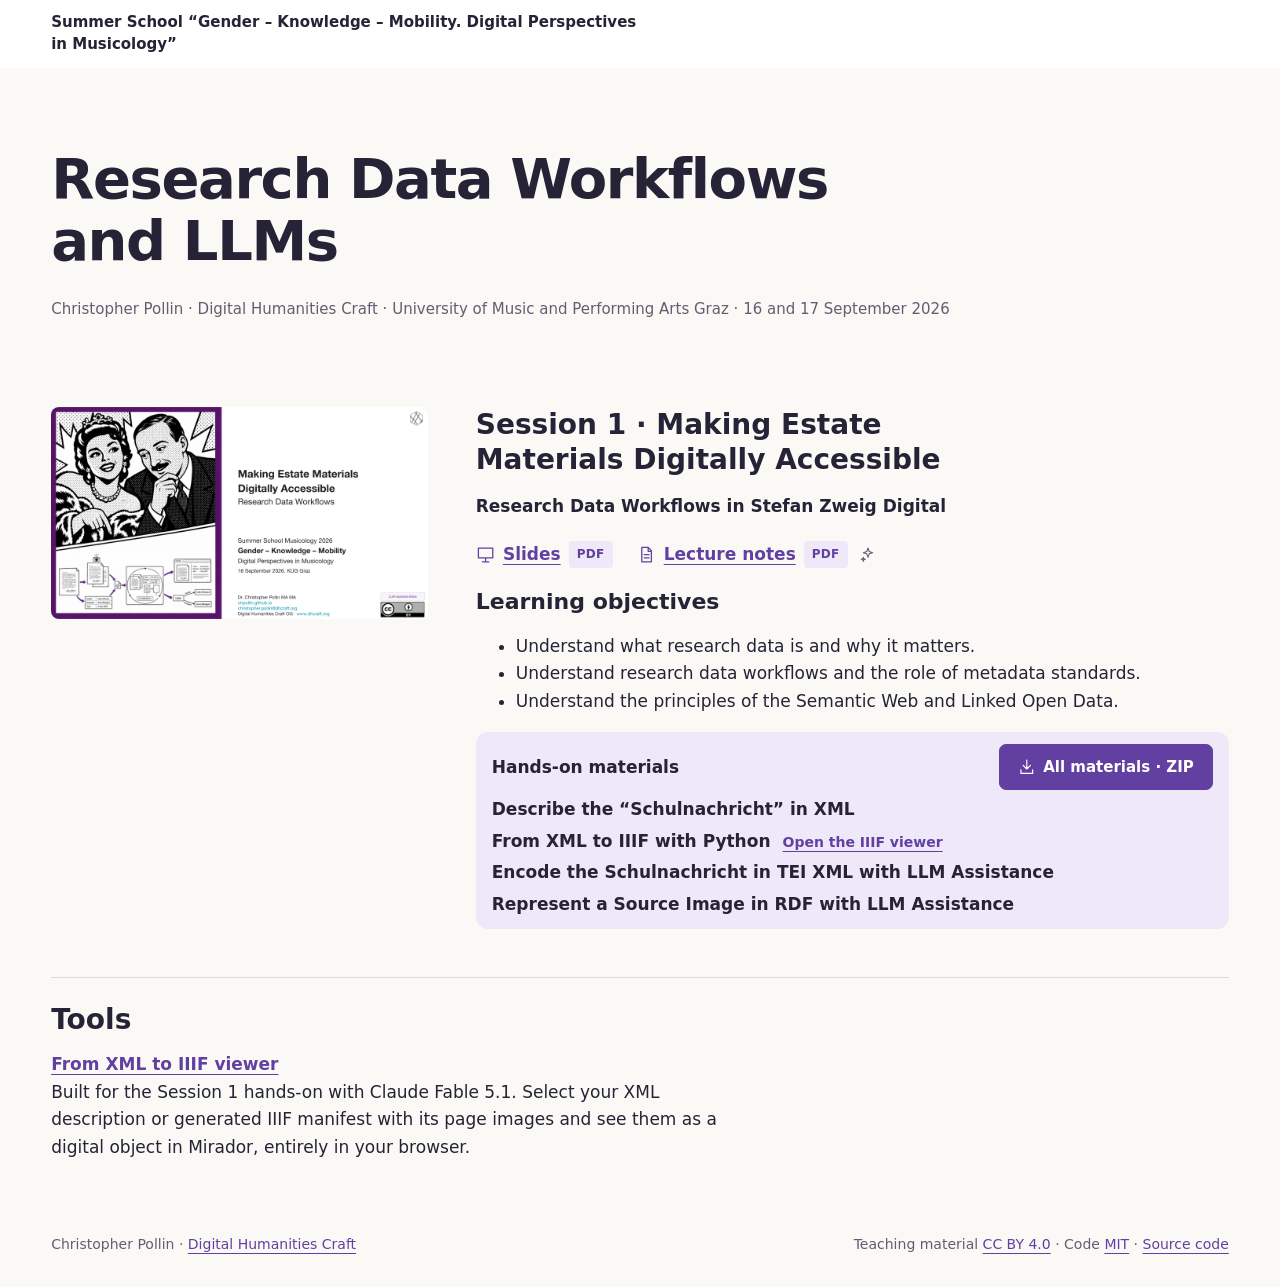
==== commit 6450915a: "Offer one material package per session and simplify the viewer page Each session gets a ZIP built by" ====
--- a/index.html
+++ b/index.html
@@ -31,11 +31,11 @@
 <h3>Learning objectives</h3>
 <ul><li>Understand what research data is and why it matters.</li><li>Understand research data workflows and the role of metadata standards.</li><li>Understand the principles of the Semantic Web and Linked Open Data.</li></ul>
 <div class="downloads" aria-label="Session 1 hands-on materials">
-<h3 class="downloads-label"><svg class="download-icon" viewBox="0 0 24 24" fill="none" stroke="currentColor" stroke-width="1.6" stroke-linecap="round" stroke-linejoin="round" aria-hidden="true" focusable="false"><path d="M12 3v12m-5-5 5 5 5-5M4 16v5h16v-5"/></svg>Hands-on materials</h3>
-<div class="activity" id="session-1-schulnachricht"><h4>Describe the “Schulnachricht” in XML</h4><ul class="resources"><li><a href="downloads/shared/schulnachricht.jpg" download>Source image · Schulnachricht · JPG</a></li></ul></div>
-<div class="activity" id="session-1-iiif"><h4>From XML to IIIF with Python</h4><ul class="resources"><li><a href="downloads/xml-iiif-workshop.zip" download>XML to IIIF · complete exercise package · ZIP</a></li><li><a href="tools/iiif-viewer/">Open the IIIF viewer</a></li></ul></div>
-<div class="activity" id="session-1-tei"><h4>Encode the Schulnachricht in TEI XML with LLM Assistance</h4><ul class="resources"><li><a href="downloads/shared/schulnachricht.jpg" download>Source image · Schulnachricht · JPG</a></li></ul></div>
-<div class="activity" id="session-1-rdf"><h4>Represent a Source Image in RDF with LLM Assistance</h4><ul class="resources"><li><a href="downloads/shared/schulnachricht.jpg" download>Source image · Schulnachricht · JPG</a></li></ul></div>
+<div class="downloads-head"><h3 class="downloads-label">Hands-on materials</h3><a class="button" href="downloads/session-1-materials.zip" download><svg class="download-icon" viewBox="0 0 24 24" fill="none" stroke="currentColor" stroke-width="1.6" stroke-linecap="round" stroke-linejoin="round" aria-hidden="true" focusable="false"><path d="M12 3v12m-5-5 5 5 5-5M4 16v5h16v-5"/></svg>All materials · ZIP</a></div>
+<div class="activity" id="session-1-schulnachricht"><h4>Describe the “Schulnachricht” in XML</h4></div>
+<div class="activity" id="session-1-iiif"><h4>From XML to IIIF with Python</h4><ul class="resources"><li><a href="tools/iiif-viewer/">Open the IIIF viewer</a></li></ul></div>
+<div class="activity" id="session-1-tei"><h4>Encode the Schulnachricht in TEI XML with LLM Assistance</h4></div>
+<div class="activity" id="session-1-rdf"><h4>Represent a Source Image in RDF with LLM Assistance</h4></div>
 </div>
 </div>
 </section></div></div>
--- a/assets/site.css
+++ b/assets/site.css
@@ -94,8 +94,10 @@
   .resources li { overflow-wrap: anywhere; }
   .resources a { font-weight: 600; }
   .downloads { background: var(--tint); border-radius: var(--radius); padding: var(--space-3) var(--space-4); margin-block-start: var(--space-4); }
-  .downloads-label { display: flex; align-items: center; gap: var(--space-2); font-weight: 650; font-size: var(--text-0); margin-block: 0 var(--space-2); }
-  .download-icon { inline-size: 1.2rem; block-size: 1.2rem; color: var(--accent); flex: none; }
+  .downloads-head { display: flex; justify-content: space-between; align-items: center; flex-wrap: wrap; gap: var(--space-2) var(--space-4); margin-block-end: var(--space-2); }
+  .downloads-label { font-weight: 650; font-size: var(--text-0); margin: 0; }
+  .downloads .button { display: inline-flex; align-items: center; gap: var(--space-2); text-decoration: none; }
+  .download-icon { inline-size: 1.1rem; block-size: 1.1rem; flex: none; }
   .activity { display: flex; flex-wrap: wrap; align-items: baseline; gap: var(--space-1) var(--space-3); margin-block-start: var(--space-2); }
   .activity h4 { margin: 0; font-size: var(--text-0); line-height: 1.4; font-weight: 600; }
   .activity p { margin: 0; flex-basis: 100%; }
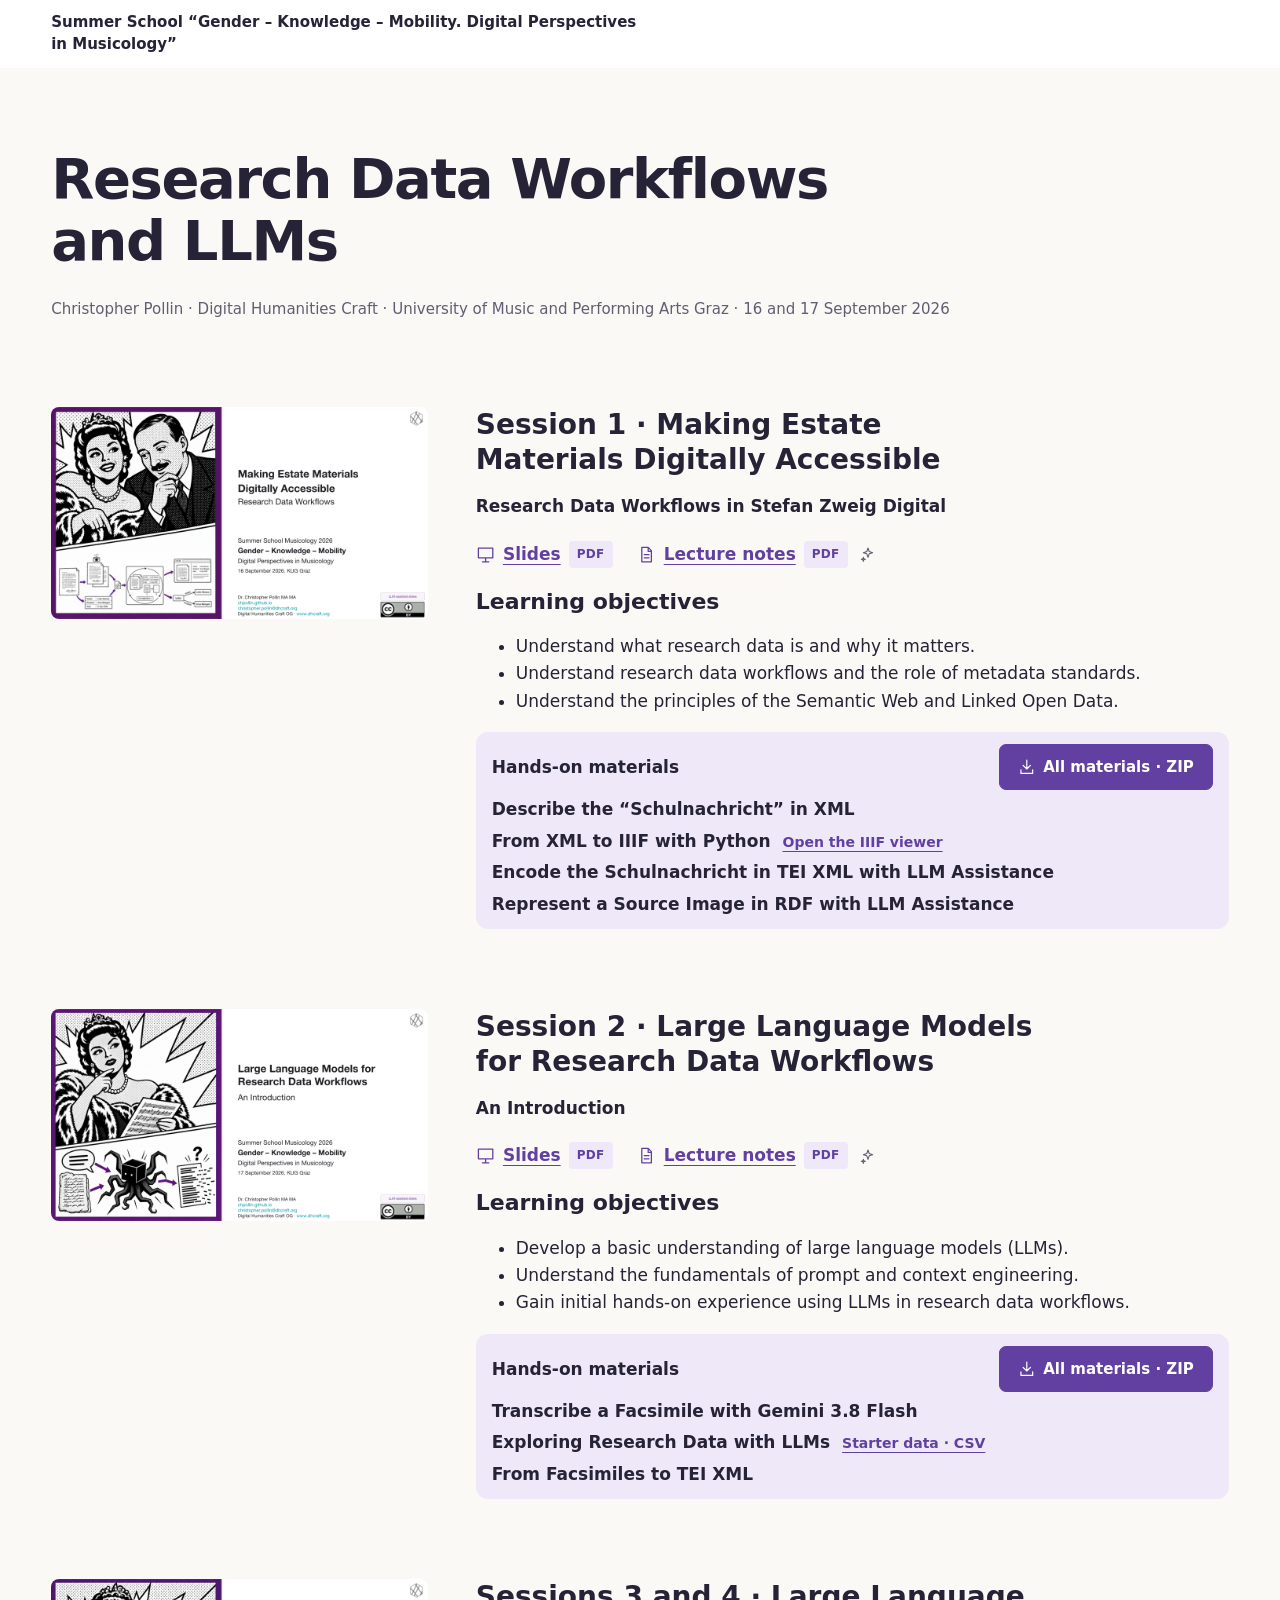
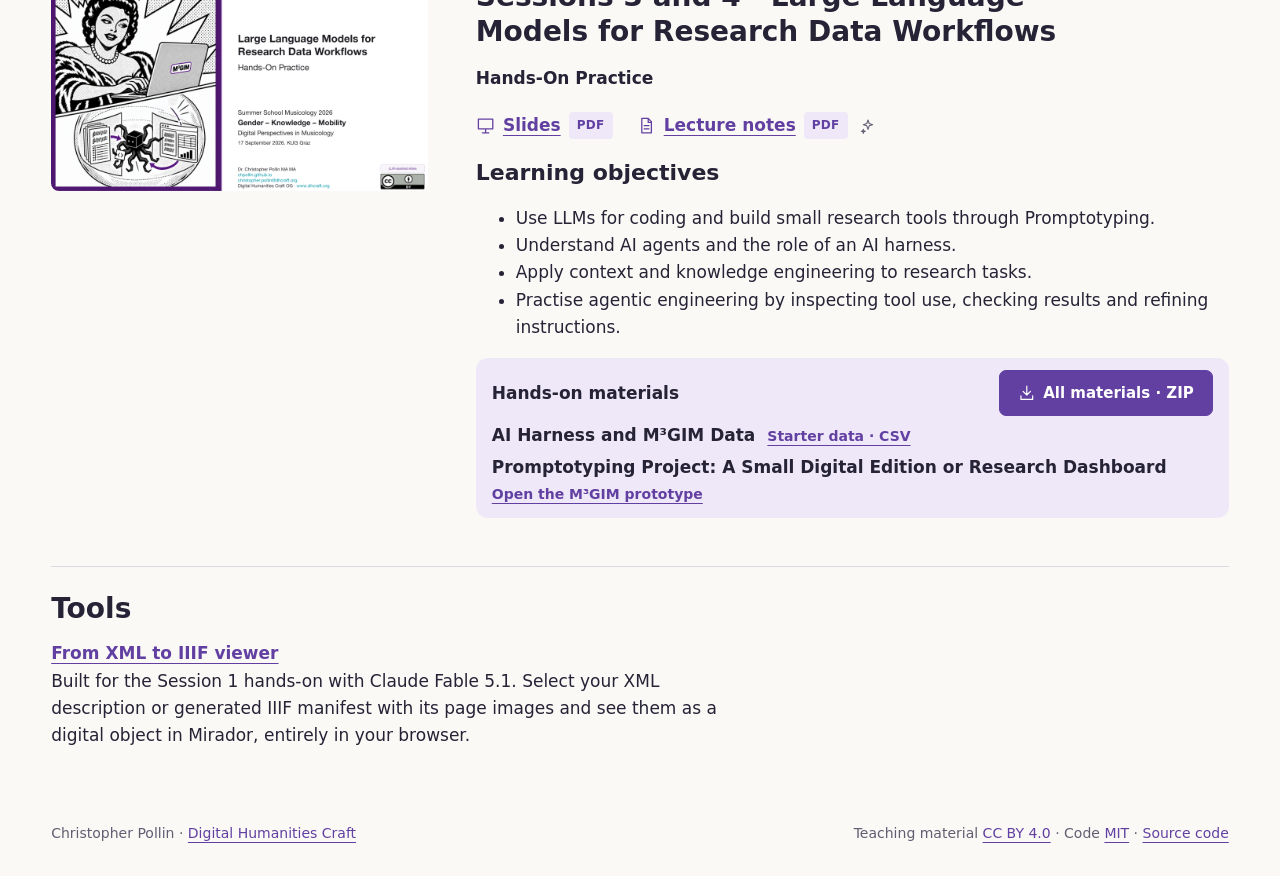
==== commit 0ddc72ec: "Publish Sessions 2 and 3-4 and refactor README, CLAUDE.md and knowledge documents Co-Authored-By: Cl" ====
--- a/index.html
+++ b/index.html
@@ -38,6 +38,37 @@
 <div class="activity" id="session-1-rdf"><h4>Represent a Source Image in RDF with LLM Assistance</h4></div>
 </div>
 </div>
+</section>
+<section id="session-2" class="session session-row">
+<img class="session-image" src="assets/slides/session-2.png" width="960" height="540" alt="" decoding="async">
+<div class="session-content">
+<h2>Session 2 · Large Language Models for Research Data Workflows</h2>
+<p><strong>An Introduction</strong></p>
+<div class="material-links"><span class="material-group"><svg viewBox="0 0 24 24" fill="none" stroke="currentColor" stroke-width="1.6" stroke-linecap="round" stroke-linejoin="round" aria-hidden="true" focusable="false"><path d="M3 4h18v12H3zM12 16v5m-4 0h8"/></svg><a href="https://docs.google.com/presentation/d/1GUzZEVdCq2gRphzXIsnZ1Gg_4bGdqYy_aiwl8kErJUc/preview" aria-label="Session 2 Slides">Slides</a><a class="pdf-link" href="https://docs.google.com/presentation/d/1GUzZEVdCq2gRphzXIsnZ1Gg_4bGdqYy_aiwl8kErJUc/export/pdf" aria-label="Session 2 Slides PDF">PDF</a></span><span class="material-group"><svg viewBox="0 0 24 24" fill="none" stroke="currentColor" stroke-width="1.6" stroke-linecap="round" stroke-linejoin="round" aria-hidden="true" focusable="false"><path d="M6 3h8l4 4v14H6zM14 3v5h4M9 12h6m-6 4h6"/></svg><a href="https://docs.google.com/document/d/18DUWW5ju8R827mf7LNPU_zSoxd2R8WF8ienI8fCcFrM/preview" aria-label="Session 2 Lecture notes" aria-describedby="session-2-notes-status">Lecture notes</a><a class="pdf-link" href="https://docs.google.com/document/d/18DUWW5ju8R827mf7LNPU_zSoxd2R8WF8ienI8fCcFrM/export?format=pdf" aria-label="Session 2 Lecture notes PDF" aria-describedby="session-2-notes-status">PDF</a><span class="ai-notice" tabindex="0" title="Lecture notes written with AI assistance. Work in progress: sections may be incomplete and are being revised."><svg viewBox="0 0 24 24" fill="none" stroke="currentColor" stroke-width="1.6" stroke-linecap="round" stroke-linejoin="round" aria-hidden="true" focusable="false"><path d="M12 3l1.8 5.2L19 10l-5.2 1.8L12 17l-1.8-5.2L5 10l5.2-1.8zM5 17l.7 2.3L8 20l-2.3.7L5 23l-.7-2.3L2 20l2.3-.7z"/></svg><span class="visually-hidden" id="session-2-notes-status">Lecture notes written with AI assistance. Work in progress: sections may be incomplete and are being revised.</span></span></span></div>
+<h3>Learning objectives</h3>
+<ul><li>Develop a basic understanding of large language models (LLMs).</li><li>Understand the fundamentals of prompt and context engineering.</li><li>Gain initial hands-on experience using LLMs in research data workflows.</li></ul>
+<div class="downloads" aria-label="Session 2 hands-on materials">
+<div class="downloads-head"><h3 class="downloads-label">Hands-on materials</h3><a class="button" href="downloads/session-2-materials.zip" download><svg class="download-icon" viewBox="0 0 24 24" fill="none" stroke="currentColor" stroke-width="1.6" stroke-linecap="round" stroke-linejoin="round" aria-hidden="true" focusable="false"><path d="M12 3v12m-5-5 5 5 5-5M4 16v5h16v-5"/></svg>All materials · ZIP</a></div>
+<div class="activity" id="session-2-transcription"><h4>Transcribe a Facsimile with Gemini 3.8 Flash</h4></div>
+<div class="activity" id="session-2-mobility"><h4>Exploring Research Data with LLMs</h4><ul class="resources"><li><a href="downloads/m3gim-mobility-starter.csv" download>Starter data · CSV</a></li></ul></div>
+<div class="activity" id="session-2-tei"><h4>From Facsimiles to TEI XML</h4></div>
+</div>
+</div>
+</section>
+<section id="session-3" class="session session-row">
+<img class="session-image" src="assets/slides/session-3.png" width="960" height="540" alt="" decoding="async">
+<div class="session-content" id="session-4">
+<h2>Sessions 3 and 4 · Large Language Models for Research Data Workflows</h2>
+<p><strong>Hands-On Practice</strong></p>
+<div class="material-links"><span class="material-group"><svg viewBox="0 0 24 24" fill="none" stroke="currentColor" stroke-width="1.6" stroke-linecap="round" stroke-linejoin="round" aria-hidden="true" focusable="false"><path d="M3 4h18v12H3zM12 16v5m-4 0h8"/></svg><a href="https://docs.google.com/presentation/d/1IOCdHFnlxyNuMwiyUNviyQ53KwD13k4_tRXpieXHgOo/preview" aria-label="Sessions 3 and 4 Slides">Slides</a><a class="pdf-link" href="https://docs.google.com/presentation/d/1IOCdHFnlxyNuMwiyUNviyQ53KwD13k4_tRXpieXHgOo/export/pdf" aria-label="Sessions 3 and 4 Slides PDF">PDF</a></span><span class="material-group"><svg viewBox="0 0 24 24" fill="none" stroke="currentColor" stroke-width="1.6" stroke-linecap="round" stroke-linejoin="round" aria-hidden="true" focusable="false"><path d="M6 3h8l4 4v14H6zM14 3v5h4M9 12h6m-6 4h6"/></svg><a href="https://docs.google.com/document/d/138Kl6CCtpZI3BM6VHGEgpFuZPVZJTfJT5FH8ASIdHPA/preview" aria-label="Sessions 3 and 4 Lecture notes" aria-describedby="session-3-notes-status">Lecture notes</a><a class="pdf-link" href="https://docs.google.com/document/d/138Kl6CCtpZI3BM6VHGEgpFuZPVZJTfJT5FH8ASIdHPA/export?format=pdf" aria-label="Sessions 3 and 4 Lecture notes PDF" aria-describedby="session-3-notes-status">PDF</a><span class="ai-notice" tabindex="0" title="Lecture notes written with AI assistance. Work in progress: sections may be incomplete and are being revised."><svg viewBox="0 0 24 24" fill="none" stroke="currentColor" stroke-width="1.6" stroke-linecap="round" stroke-linejoin="round" aria-hidden="true" focusable="false"><path d="M12 3l1.8 5.2L19 10l-5.2 1.8L12 17l-1.8-5.2L5 10l5.2-1.8zM5 17l.7 2.3L8 20l-2.3.7L5 23l-.7-2.3L2 20l2.3-.7z"/></svg><span class="visually-hidden" id="session-3-notes-status">Lecture notes written with AI assistance. Work in progress: sections may be incomplete and are being revised.</span></span></span></div>
+<h3>Learning objectives</h3>
+<ul><li>Use LLMs for coding and build small research tools through Promptotyping.</li><li>Understand AI agents and the role of an AI harness.</li><li>Apply context and knowledge engineering to research tasks.</li><li>Practise agentic engineering by inspecting tool use, checking results and refining instructions.</li></ul>
+<div class="downloads" aria-label="Sessions 3 and 4 hands-on materials">
+<div class="downloads-head"><h3 class="downloads-label">Hands-on materials</h3><a class="button" href="downloads/sessions-3-4-materials.zip" download><svg class="download-icon" viewBox="0 0 24 24" fill="none" stroke="currentColor" stroke-width="1.6" stroke-linecap="round" stroke-linejoin="round" aria-hidden="true" focusable="false"><path d="M12 3v12m-5-5 5 5 5-5M4 16v5h16v-5"/></svg>All materials · ZIP</a></div>
+<div class="activity" id="session-3-harness"><h4>AI Harness and M³GIM Data</h4><ul class="resources"><li><a href="downloads/m3gim-mobility-starter.csv" download>Starter data · CSV</a></li></ul></div>
+<div class="activity" id="final-project"><h4>Promptotyping Project: A Small Digital Edition or Research Dashboard</h4><ul class="resources"><li><a href="https://dhcraft.org/m3gim">Open the M³GIM prototype</a></li></ul></div>
+</div>
+</div>
 </section></div></div>
 <section id="tools" class="tools">
 <h2>Tools</h2>
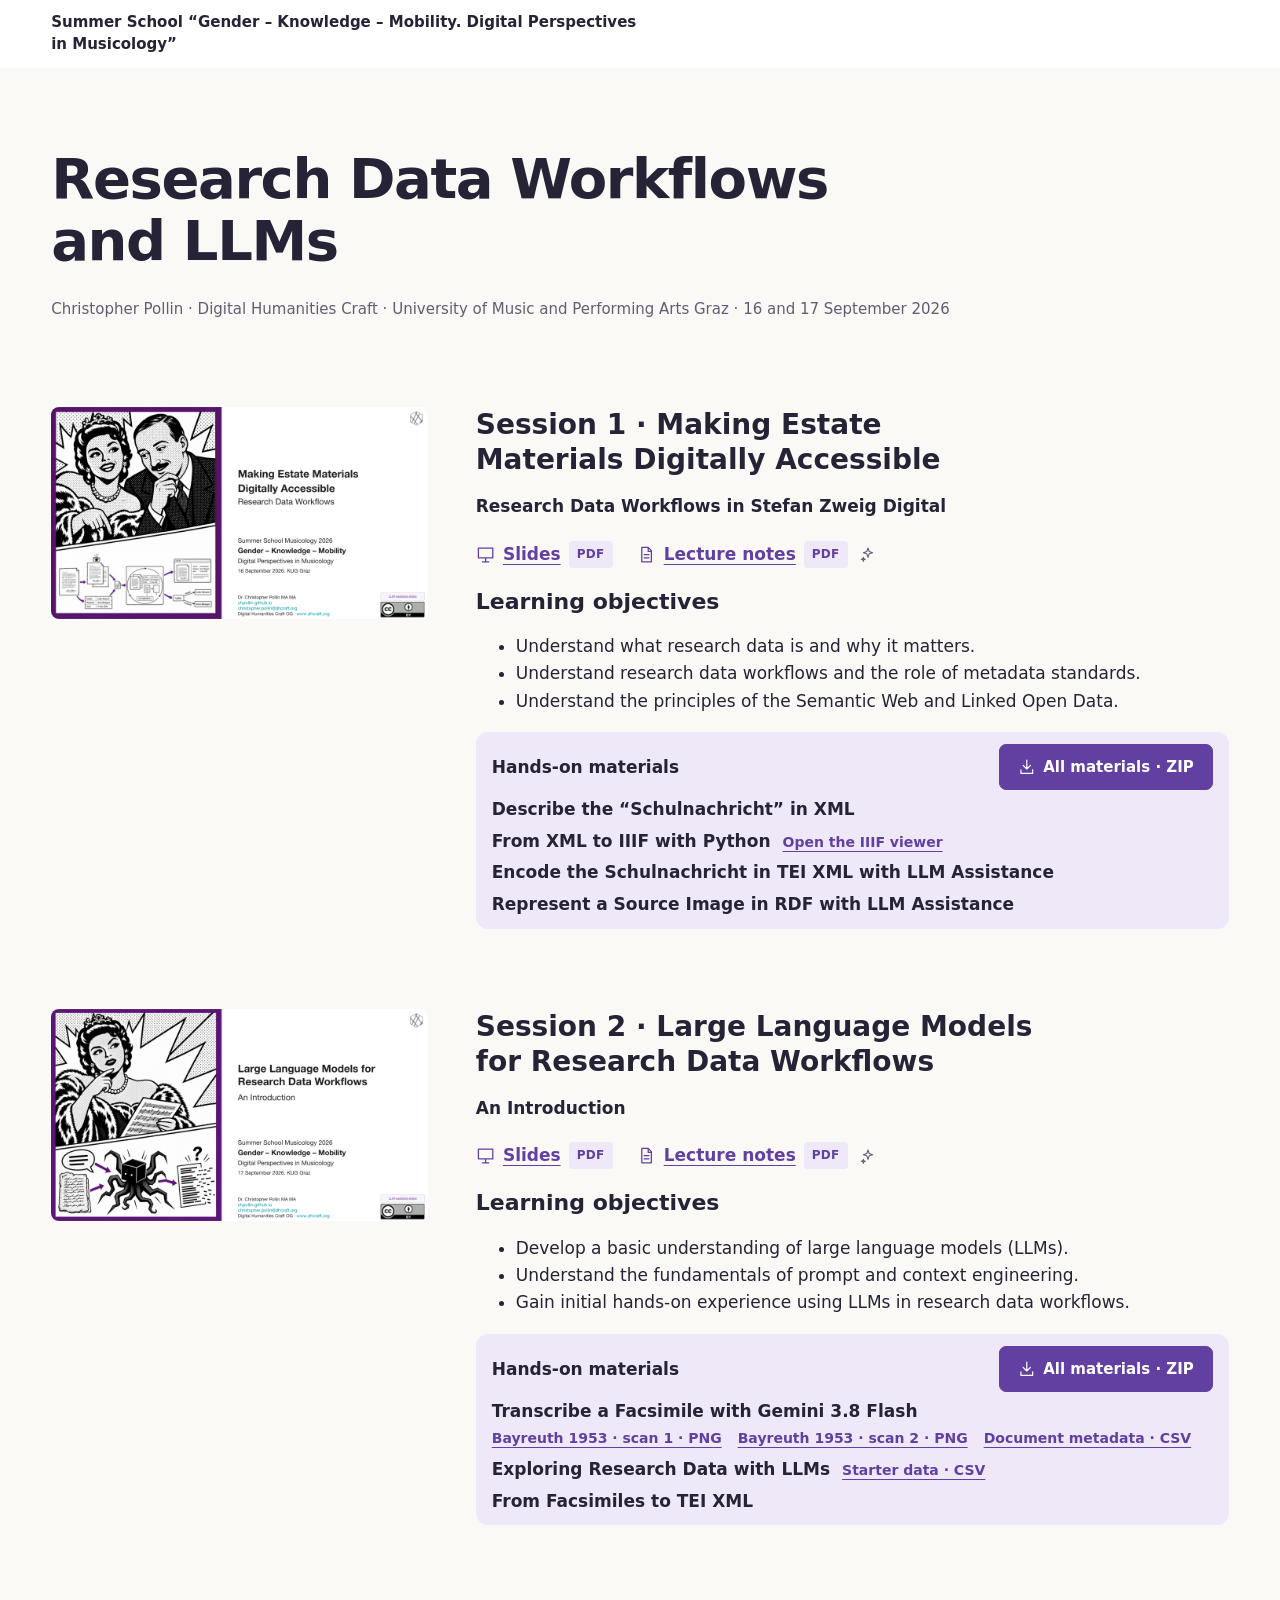
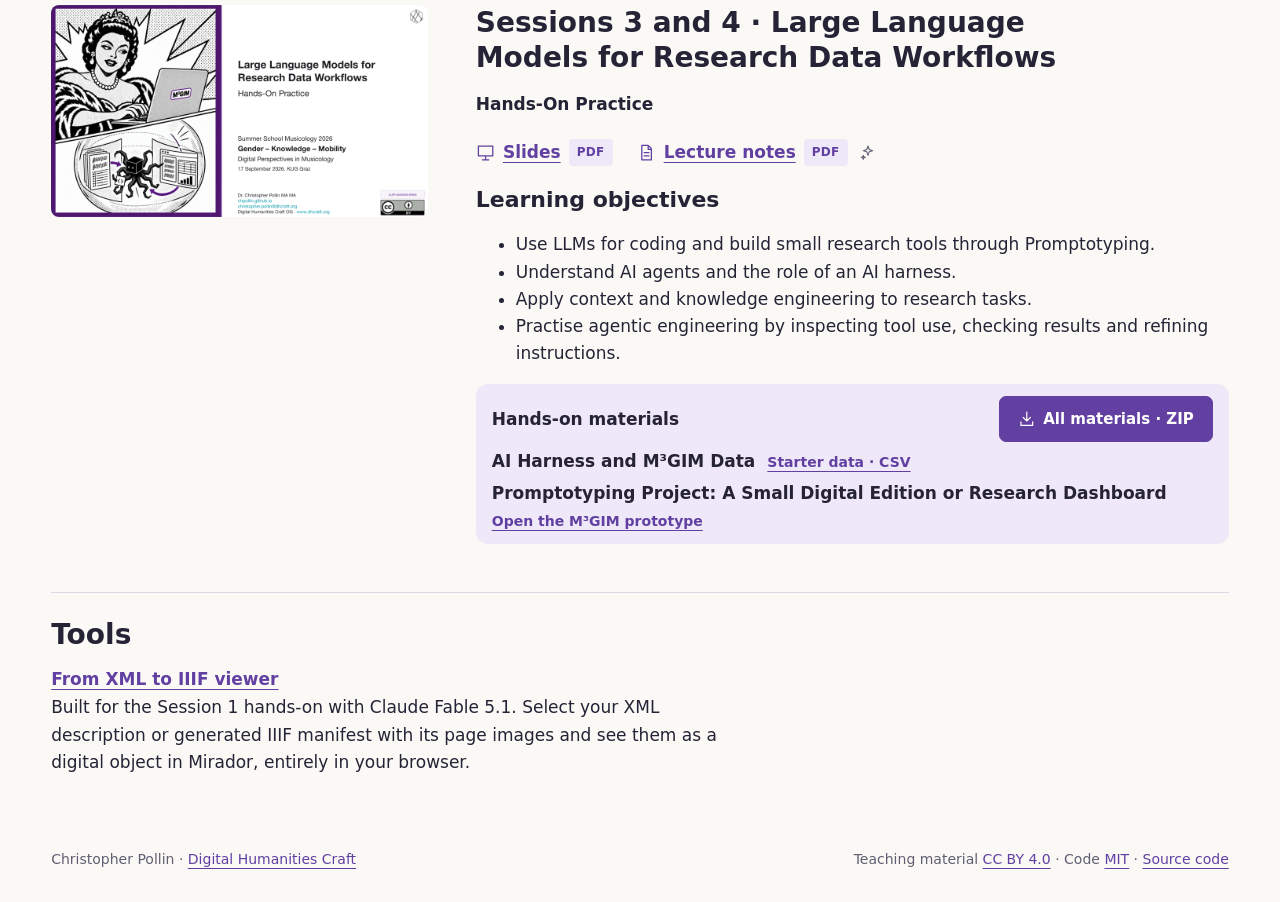
==== commit 0f4760fb: "Use the Bayreuth 1953 programme for the Session 2 transcription hands-on Co-Authored-By: Claude Fabl" ====
--- a/index.html
+++ b/index.html
@@ -49,7 +49,7 @@
 <ul><li>Develop a basic understanding of large language models (LLMs).</li><li>Understand the fundamentals of prompt and context engineering.</li><li>Gain initial hands-on experience using LLMs in research data workflows.</li></ul>
 <div class="downloads" aria-label="Session 2 hands-on materials">
 <div class="downloads-head"><h3 class="downloads-label">Hands-on materials</h3><a class="button" href="downloads/session-2-materials.zip" download><svg class="download-icon" viewBox="0 0 24 24" fill="none" stroke="currentColor" stroke-width="1.6" stroke-linecap="round" stroke-linejoin="round" aria-hidden="true" focusable="false"><path d="M12 3v12m-5-5 5 5 5-5M4 16v5h16v-5"/></svg>All materials · ZIP</a></div>
-<div class="activity" id="session-2-transcription"><h4>Transcribe a Facsimile with Gemini 3.8 Flash</h4></div>
+<div class="activity" id="session-2-transcription"><h4>Transcribe a Facsimile with Gemini 3.8 Flash</h4><ul class="resources"><li><a href="downloads/m3gim-fulltext/png/UAKUG_NIM_005_137_3/UAKUG_NIM_005_137_3_p001.png" download>Bayreuth 1953 · scan 1 · PNG</a></li><li><a href="downloads/m3gim-fulltext/png/UAKUG_NIM_005_137_3/UAKUG_NIM_005_137_3_p002.png" download>Bayreuth 1953 · scan 2 · PNG</a></li><li><a href="downloads/m3gim-fulltext/metadata.csv" download>Document metadata · CSV</a></li></ul></div>
 <div class="activity" id="session-2-mobility"><h4>Exploring Research Data with LLMs</h4><ul class="resources"><li><a href="downloads/m3gim-mobility-starter.csv" download>Starter data · CSV</a></li></ul></div>
 <div class="activity" id="session-2-tei"><h4>From Facsimiles to TEI XML</h4></div>
 </div>
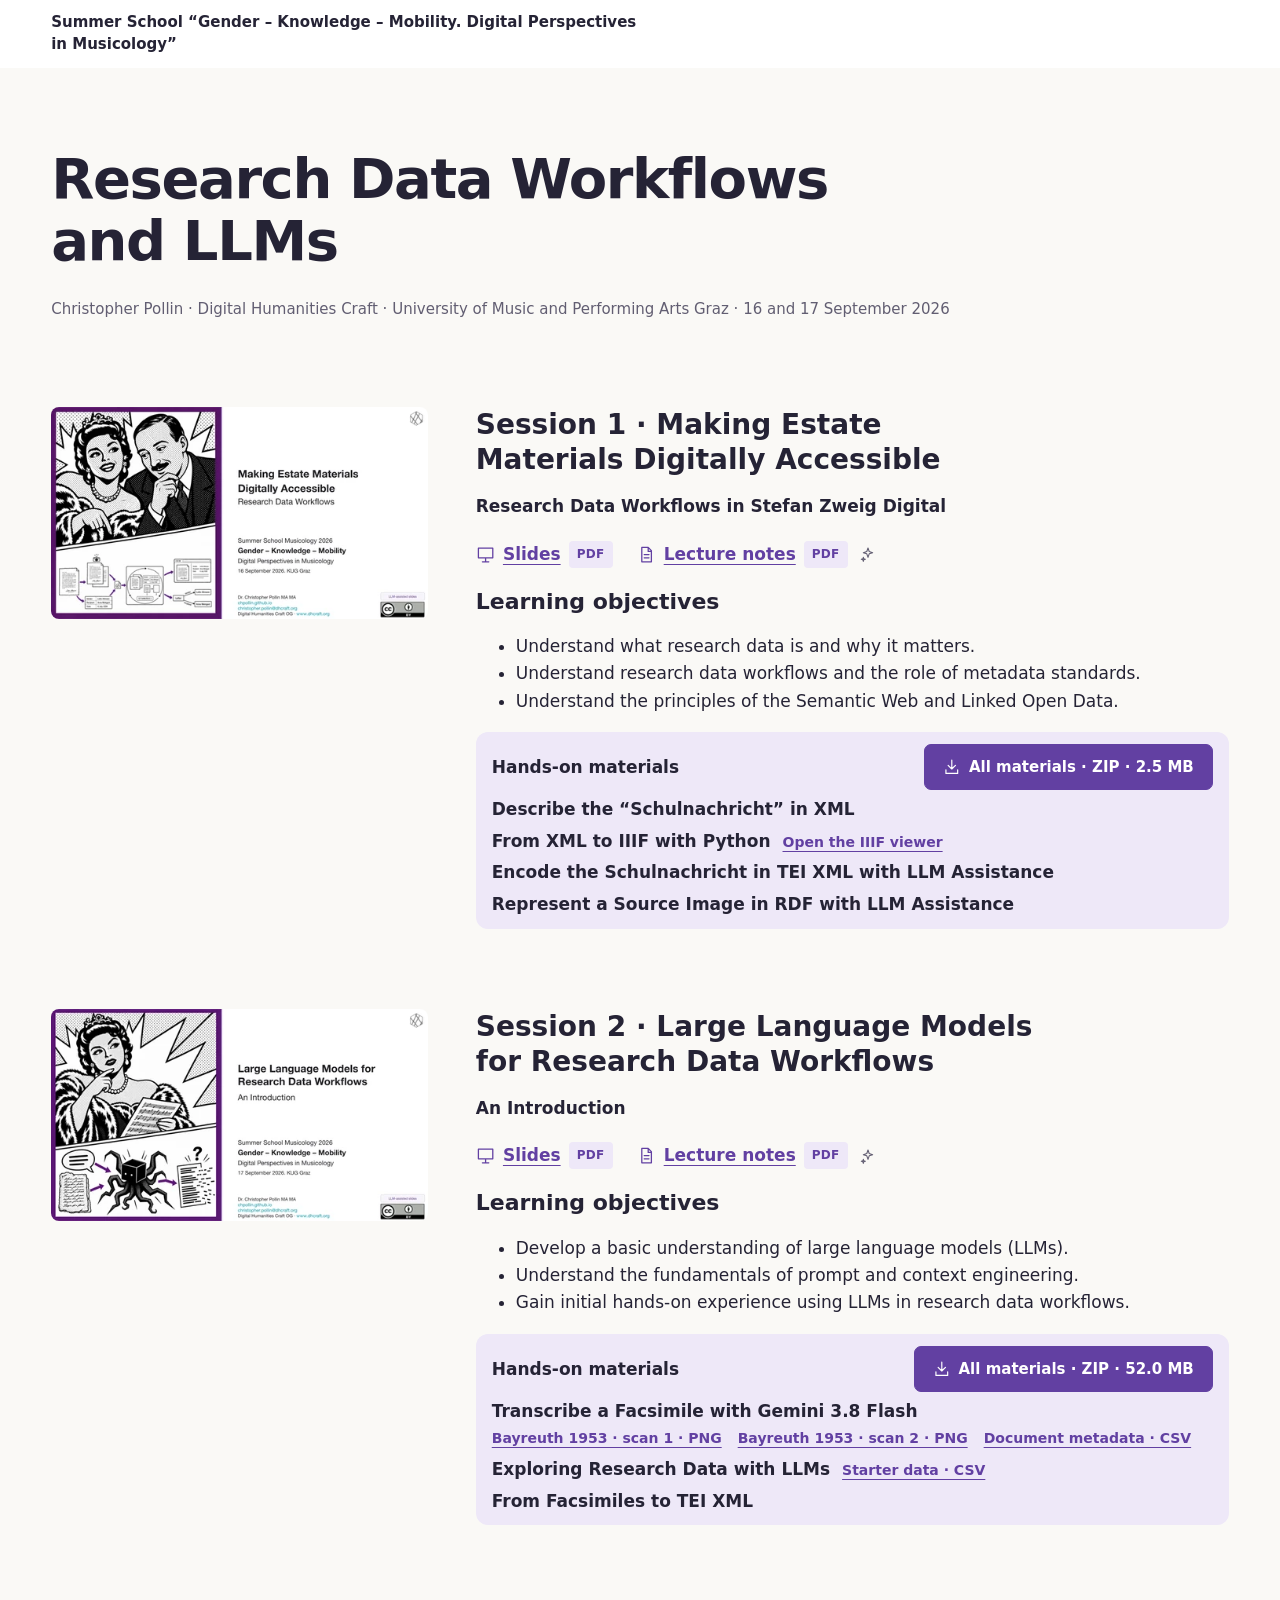
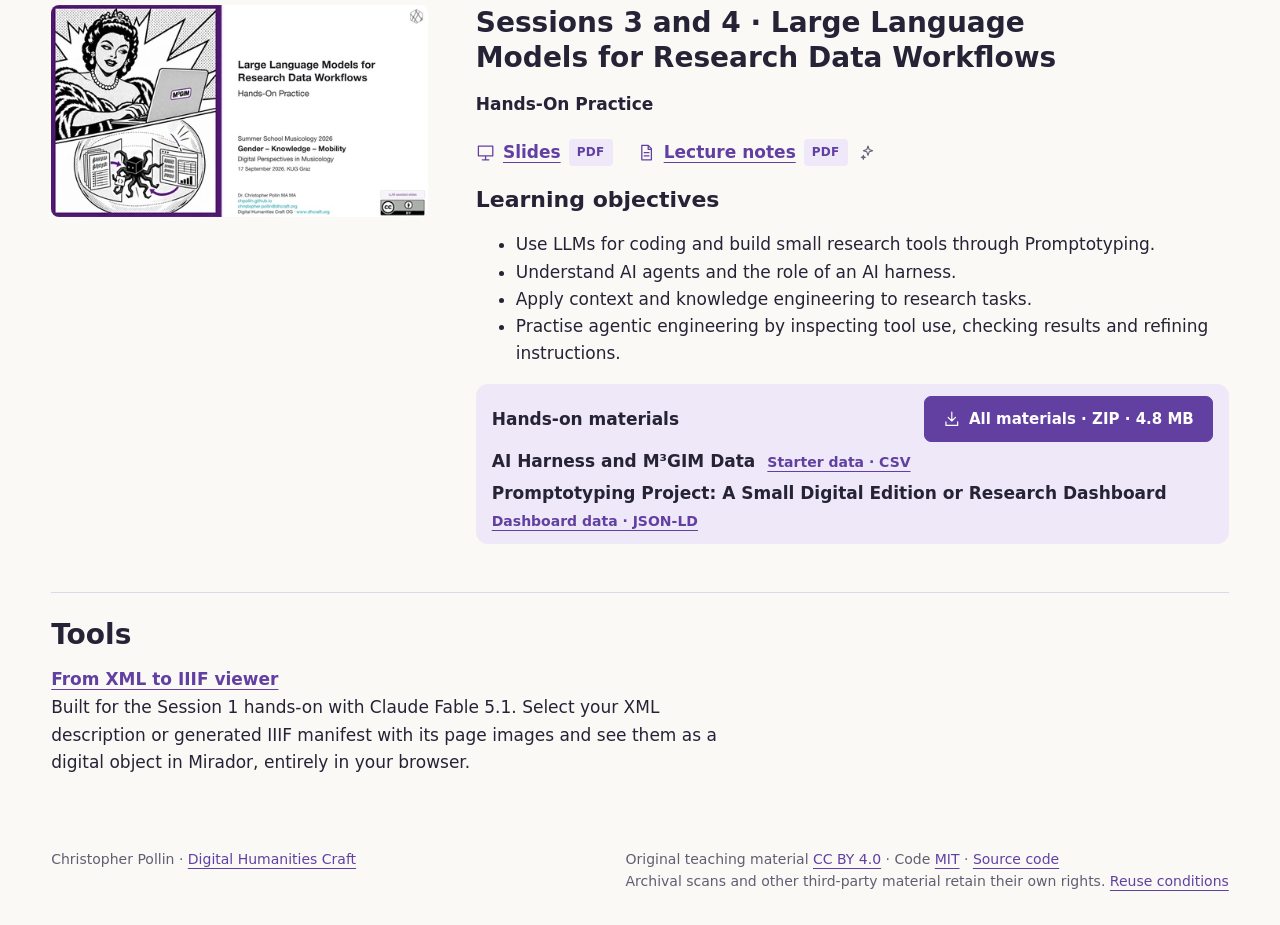
==== commit d9802e01: "Kursmaterialien für öffentliche Nachnutzung bereinigen und prüfen" ====
--- a/index.html
+++ b/index.html
@@ -6,12 +6,18 @@
 <title>Summer School Musicology 2026 · Research Data Workflows and LLMs</title>
 <meta name="description" content="Slides, lecture notes, hands-on tools and downloads for Christopher Pollin's sessions at Summer School Musicology 2026.">
 <meta name="theme-color" content="#6240a2">
+<link rel="canonical" href="https://chpollin.github.io/summer-school-musicology-2026/">
 <link rel="icon" href="assets/favicon.svg" type="image/svg+xml">
 <meta property="og:type" content="website">
 <meta property="og:title" content="Summer School Musicology 2026 · Research Data Workflows and LLMs">
 <meta property="og:description" content="Slides, lecture notes, hands-on tools and downloads for Christopher Pollin's sessions at Summer School Musicology 2026.">
+<meta property="og:url" content="https://chpollin.github.io/summer-school-musicology-2026/">
 <meta property="og:image" content="https://chpollin.github.io/summer-school-musicology-2026/assets/slides/session-1.png">
+<meta property="og:image:alt" content="Making Estate Materials Digitally Accessible · Research Data Workflows in Stefan Zweig Digital">
 <meta name="twitter:card" content="summary_large_image">
+<meta name="twitter:title" content="Summer School Musicology 2026 · Research Data Workflows and LLMs">
+<meta name="twitter:description" content="Slides, lecture notes, hands-on tools and downloads for Christopher Pollin's sessions at Summer School Musicology 2026.">
+<meta name="twitter:image" content="https://chpollin.github.io/summer-school-musicology-2026/assets/slides/session-1.png">
 <link rel="stylesheet" href="assets/site.css">
 </head>
 <body>
@@ -23,7 +29,8 @@
 <p class="byline">Christopher Pollin · Digital Humanities Craft · University of Music and Performing Arts Graz · 16 and 17 September 2026</p>
 </div>
 <div id="downloads"><div id="sessions"><section id="session-1" class="session session-row">
-<img class="session-image" src="assets/slides/session-1.png" width="960" height="540" alt="" decoding="async">
+<picture class="session-picture"><source type="image/webp" srcset="assets/slides/session-1-480.webp 480w, assets/slides/session-1-960.webp 960w" sizes="(max-width: 50rem) 92vw, (max-width: 80rem) 29vw, 362px">
+<img class="session-image" src="assets/slides/session-1.png" width="960" height="540" alt="" decoding="async" loading="eager" fetchpriority="high"></picture>
 <div class="session-content">
 <h2>Session 1 · Making Estate Materials Digitally Accessible</h2>
 <p><strong>Research Data Workflows in Stefan Zweig Digital</strong></p>
@@ -31,7 +38,7 @@
 <h3>Learning objectives</h3>
 <ul><li>Understand what research data is and why it matters.</li><li>Understand research data workflows and the role of metadata standards.</li><li>Understand the principles of the Semantic Web and Linked Open Data.</li></ul>
 <div class="downloads" aria-label="Session 1 hands-on materials">
-<div class="downloads-head"><h3 class="downloads-label">Hands-on materials</h3><a class="button" href="downloads/session-1-materials.zip" download><svg class="download-icon" viewBox="0 0 24 24" fill="none" stroke="currentColor" stroke-width="1.6" stroke-linecap="round" stroke-linejoin="round" aria-hidden="true" focusable="false"><path d="M12 3v12m-5-5 5 5 5-5M4 16v5h16v-5"/></svg>All materials · ZIP</a></div>
+<div class="downloads-head"><h3 class="downloads-label">Hands-on materials</h3><a class="button" href="downloads/session-1-materials.zip" aria-label="Session 1 materials ZIP" download><svg class="download-icon" viewBox="0 0 24 24" fill="none" stroke="currentColor" stroke-width="1.6" stroke-linecap="round" stroke-linejoin="round" aria-hidden="true" focusable="false"><path d="M12 3v12m-5-5 5 5 5-5M4 16v5h16v-5"/></svg>All materials · ZIP · 2.5 MB</a></div>
 <div class="activity" id="session-1-schulnachricht"><h4>Describe the “Schulnachricht” in XML</h4></div>
 <div class="activity" id="session-1-iiif"><h4>From XML to IIIF with Python</h4><ul class="resources"><li><a href="tools/iiif-viewer/">Open the IIIF viewer</a></li></ul></div>
 <div class="activity" id="session-1-tei"><h4>Encode the Schulnachricht in TEI XML with LLM Assistance</h4></div>
@@ -40,7 +47,8 @@
 </div>
 </section>
 <section id="session-2" class="session session-row">
-<img class="session-image" src="assets/slides/session-2.png" width="960" height="540" alt="" decoding="async">
+<picture class="session-picture"><source type="image/webp" srcset="assets/slides/session-2-480.webp 480w, assets/slides/session-2-960.webp 960w" sizes="(max-width: 50rem) 92vw, (max-width: 80rem) 29vw, 362px">
+<img class="session-image" src="assets/slides/session-2.png" width="960" height="540" alt="" decoding="async" loading="lazy"></picture>
 <div class="session-content">
 <h2>Session 2 · Large Language Models for Research Data Workflows</h2>
 <p><strong>An Introduction</strong></p>
@@ -48,7 +56,7 @@
 <h3>Learning objectives</h3>
 <ul><li>Develop a basic understanding of large language models (LLMs).</li><li>Understand the fundamentals of prompt and context engineering.</li><li>Gain initial hands-on experience using LLMs in research data workflows.</li></ul>
 <div class="downloads" aria-label="Session 2 hands-on materials">
-<div class="downloads-head"><h3 class="downloads-label">Hands-on materials</h3><a class="button" href="downloads/session-2-materials.zip" download><svg class="download-icon" viewBox="0 0 24 24" fill="none" stroke="currentColor" stroke-width="1.6" stroke-linecap="round" stroke-linejoin="round" aria-hidden="true" focusable="false"><path d="M12 3v12m-5-5 5 5 5-5M4 16v5h16v-5"/></svg>All materials · ZIP</a></div>
+<div class="downloads-head"><h3 class="downloads-label">Hands-on materials</h3><a class="button" href="downloads/session-2-materials.zip" aria-label="Session 2 materials ZIP" download><svg class="download-icon" viewBox="0 0 24 24" fill="none" stroke="currentColor" stroke-width="1.6" stroke-linecap="round" stroke-linejoin="round" aria-hidden="true" focusable="false"><path d="M12 3v12m-5-5 5 5 5-5M4 16v5h16v-5"/></svg>All materials · ZIP · 52.0 MB</a></div>
 <div class="activity" id="session-2-transcription"><h4>Transcribe a Facsimile with Gemini 3.8 Flash</h4><ul class="resources"><li><a href="downloads/m3gim-fulltext/png/UAKUG_NIM_005_137_3/UAKUG_NIM_005_137_3_p001.png" download>Bayreuth 1953 · scan 1 · PNG</a></li><li><a href="downloads/m3gim-fulltext/png/UAKUG_NIM_005_137_3/UAKUG_NIM_005_137_3_p002.png" download>Bayreuth 1953 · scan 2 · PNG</a></li><li><a href="downloads/m3gim-fulltext/metadata.csv" download>Document metadata · CSV</a></li></ul></div>
 <div class="activity" id="session-2-mobility"><h4>Exploring Research Data with LLMs</h4><ul class="resources"><li><a href="downloads/m3gim-mobility-starter.csv" download>Starter data · CSV</a></li></ul></div>
 <div class="activity" id="session-2-tei"><h4>From Facsimiles to TEI XML</h4></div>
@@ -56,7 +64,8 @@
 </div>
 </section>
 <section id="session-3" class="session session-row">
-<img class="session-image" src="assets/slides/session-3.png" width="960" height="540" alt="" decoding="async">
+<picture class="session-picture"><source type="image/webp" srcset="assets/slides/session-3-480.webp 480w, assets/slides/session-3-960.webp 960w" sizes="(max-width: 50rem) 92vw, (max-width: 80rem) 29vw, 362px">
+<img class="session-image" src="assets/slides/session-3.png" width="960" height="540" alt="" decoding="async" loading="lazy"></picture>
 <div class="session-content" id="session-4">
 <h2>Sessions 3 and 4 · Large Language Models for Research Data Workflows</h2>
 <p><strong>Hands-On Practice</strong></p>
@@ -64,9 +73,9 @@
 <h3>Learning objectives</h3>
 <ul><li>Use LLMs for coding and build small research tools through Promptotyping.</li><li>Understand AI agents and the role of an AI harness.</li><li>Apply context and knowledge engineering to research tasks.</li><li>Practise agentic engineering by inspecting tool use, checking results and refining instructions.</li></ul>
 <div class="downloads" aria-label="Sessions 3 and 4 hands-on materials">
-<div class="downloads-head"><h3 class="downloads-label">Hands-on materials</h3><a class="button" href="downloads/sessions-3-4-materials.zip" download><svg class="download-icon" viewBox="0 0 24 24" fill="none" stroke="currentColor" stroke-width="1.6" stroke-linecap="round" stroke-linejoin="round" aria-hidden="true" focusable="false"><path d="M12 3v12m-5-5 5 5 5-5M4 16v5h16v-5"/></svg>All materials · ZIP</a></div>
+<div class="downloads-head"><h3 class="downloads-label">Hands-on materials</h3><a class="button" href="downloads/sessions-3-4-materials.zip" aria-label="Sessions 3 and 4 materials ZIP" download><svg class="download-icon" viewBox="0 0 24 24" fill="none" stroke="currentColor" stroke-width="1.6" stroke-linecap="round" stroke-linejoin="round" aria-hidden="true" focusable="false"><path d="M12 3v12m-5-5 5 5 5-5M4 16v5h16v-5"/></svg>All materials · ZIP · 4.8 MB</a></div>
 <div class="activity" id="session-3-harness"><h4>AI Harness and M³GIM Data</h4><ul class="resources"><li><a href="downloads/m3gim-mobility-starter.csv" download>Starter data · CSV</a></li></ul></div>
-<div class="activity" id="final-project"><h4>Promptotyping Project: A Small Digital Edition or Research Dashboard</h4><ul class="resources"><li><a href="https://dhcraft.org/m3gim">Open the M³GIM prototype</a></li></ul></div>
+<div class="activity" id="final-project"><h4>Promptotyping Project: A Small Digital Edition or Research Dashboard</h4><ul class="resources"><li><a href="downloads/m3gim-dataset.jsonld" download>Dashboard data · JSON-LD</a></li></ul></div>
 </div>
 </div>
 </section></div></div>
@@ -78,7 +87,7 @@
 </main>
 <footer><div class="wrap footer-inner">
 <p>Christopher Pollin · <a href="https://dhcraft.org/">Digital Humanities Craft</a></p>
-<p>Teaching material <a href="https://creativecommons.org/licenses/by/4.0/">CC BY 4.0</a> · Code <a href="https://github.com/chpollin/summer-school-musicology-2026/blob/main/LICENSE">MIT</a> · <a href="https://github.com/chpollin/summer-school-musicology-2026">Source code</a></p>
+<p>Original teaching material <a href="https://creativecommons.org/licenses/by/4.0/">CC BY 4.0</a> · Code <a href="https://github.com/chpollin/summer-school-musicology-2026/blob/main/LICENSE">MIT</a> · <a href="https://github.com/chpollin/summer-school-musicology-2026">Source code</a><br>Archival scans and other third-party material retain their own rights. <a href="https://github.com/chpollin/summer-school-musicology-2026/blob/main/LICENSE-CONTENT.md">Reuse conditions</a></p>
 </div></footer>
 </body>
 </html>
--- a/assets/site.css
+++ b/assets/site.css
@@ -79,6 +79,7 @@
   .byline { color: var(--muted); font-size: 0.9375rem; }
   .small { font-size: var(--text-s); color: var(--muted); }
   .session-image { display: block; inline-size: 100%; aspect-ratio: 16 / 9; object-fit: contain; border-radius: var(--radius-s); }
+  .session-picture { display: block; min-inline-size: 0; }
   .material-links { display: flex; flex-wrap: wrap; gap: var(--space-2) var(--space-5); margin-block-end: var(--space-4); }
   .material-group { display: inline-flex; align-items: center; gap: var(--space-2); }
   .material-group svg { inline-size: 1.2rem; block-size: 1.2rem; color: var(--accent); flex: none; }
